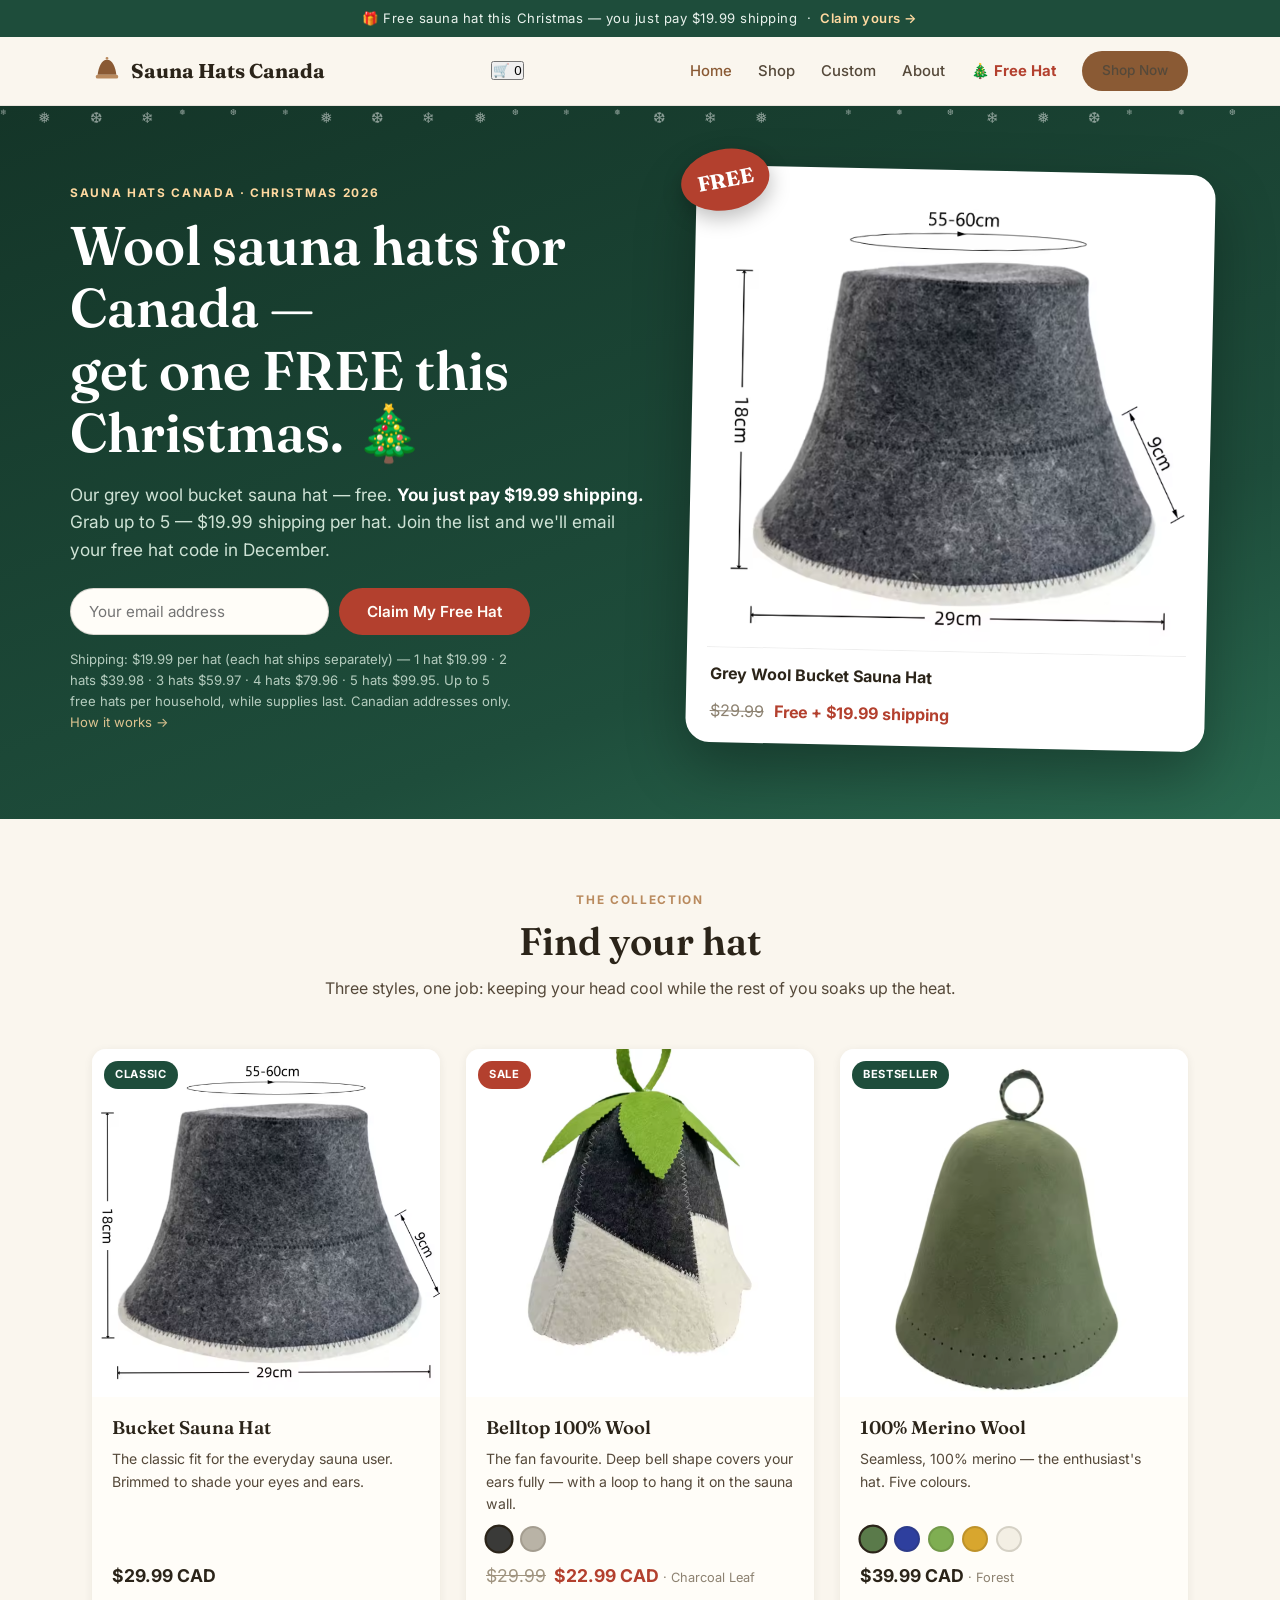
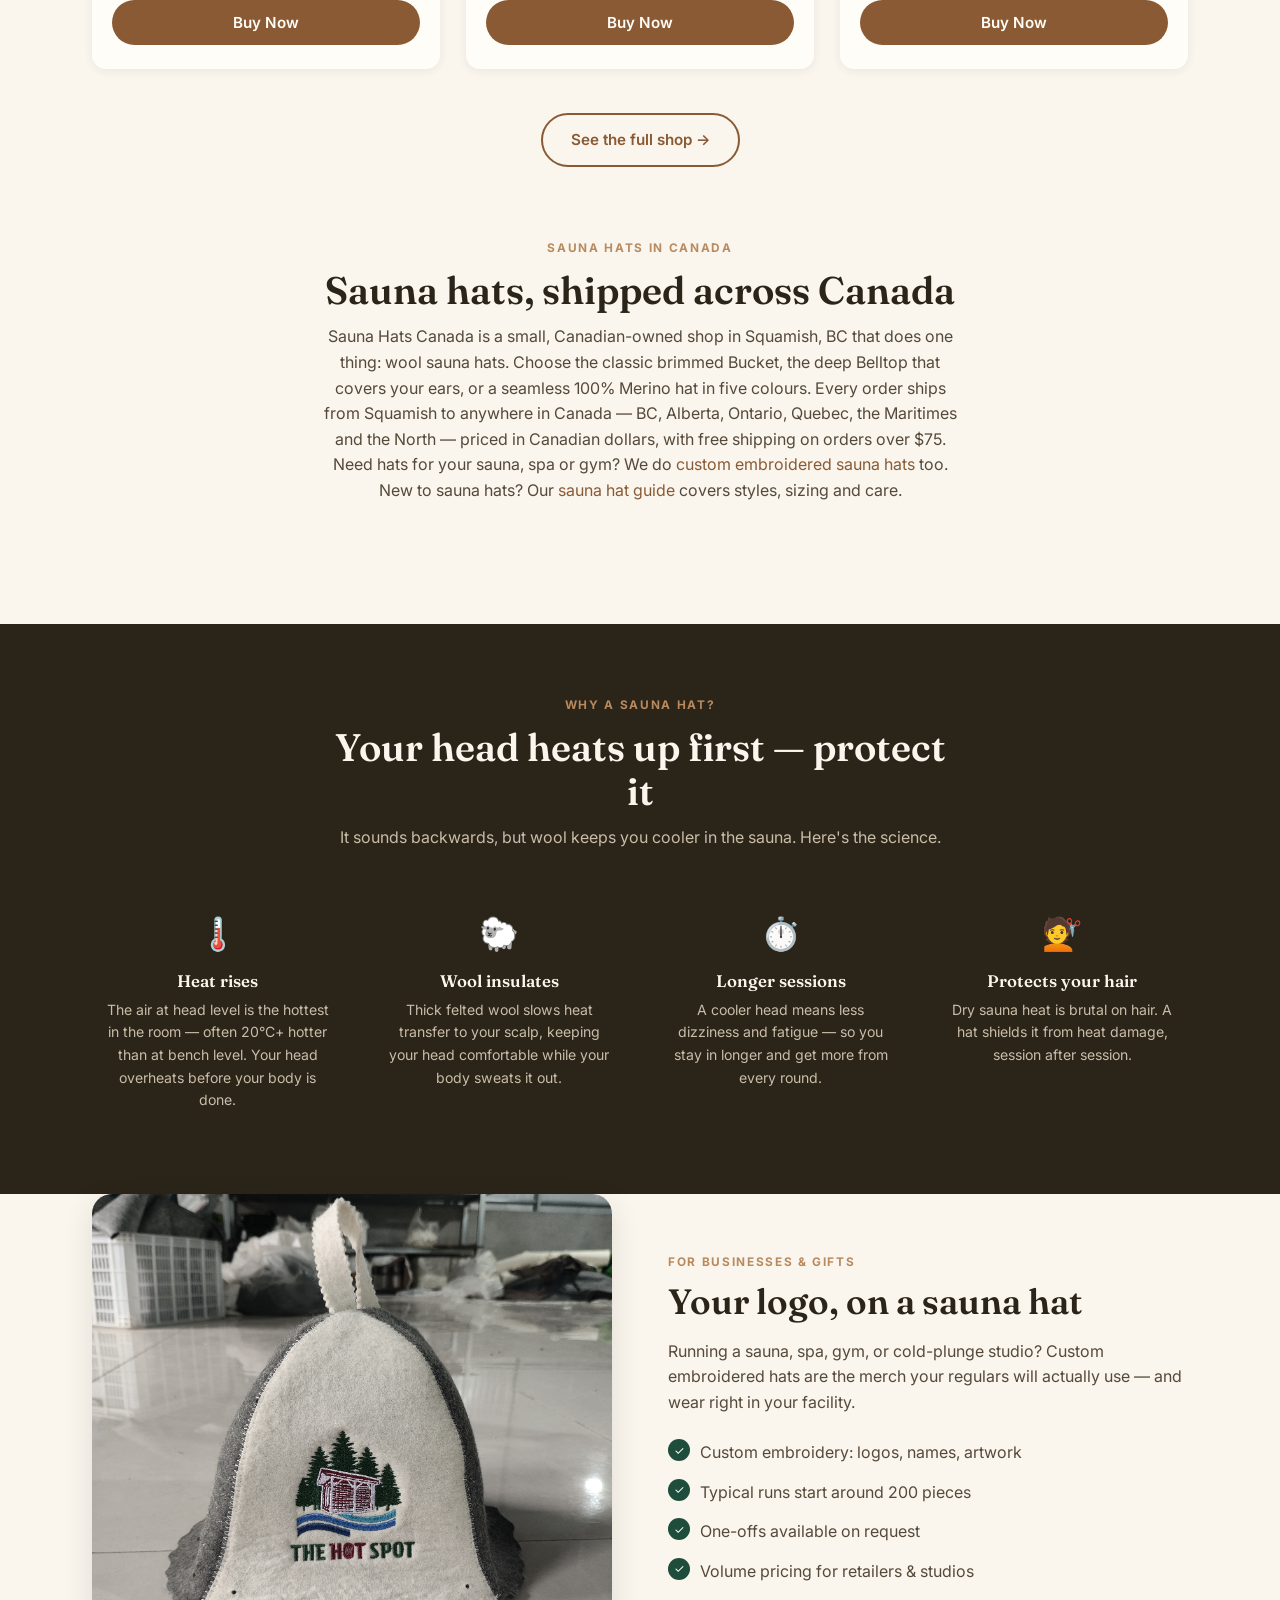
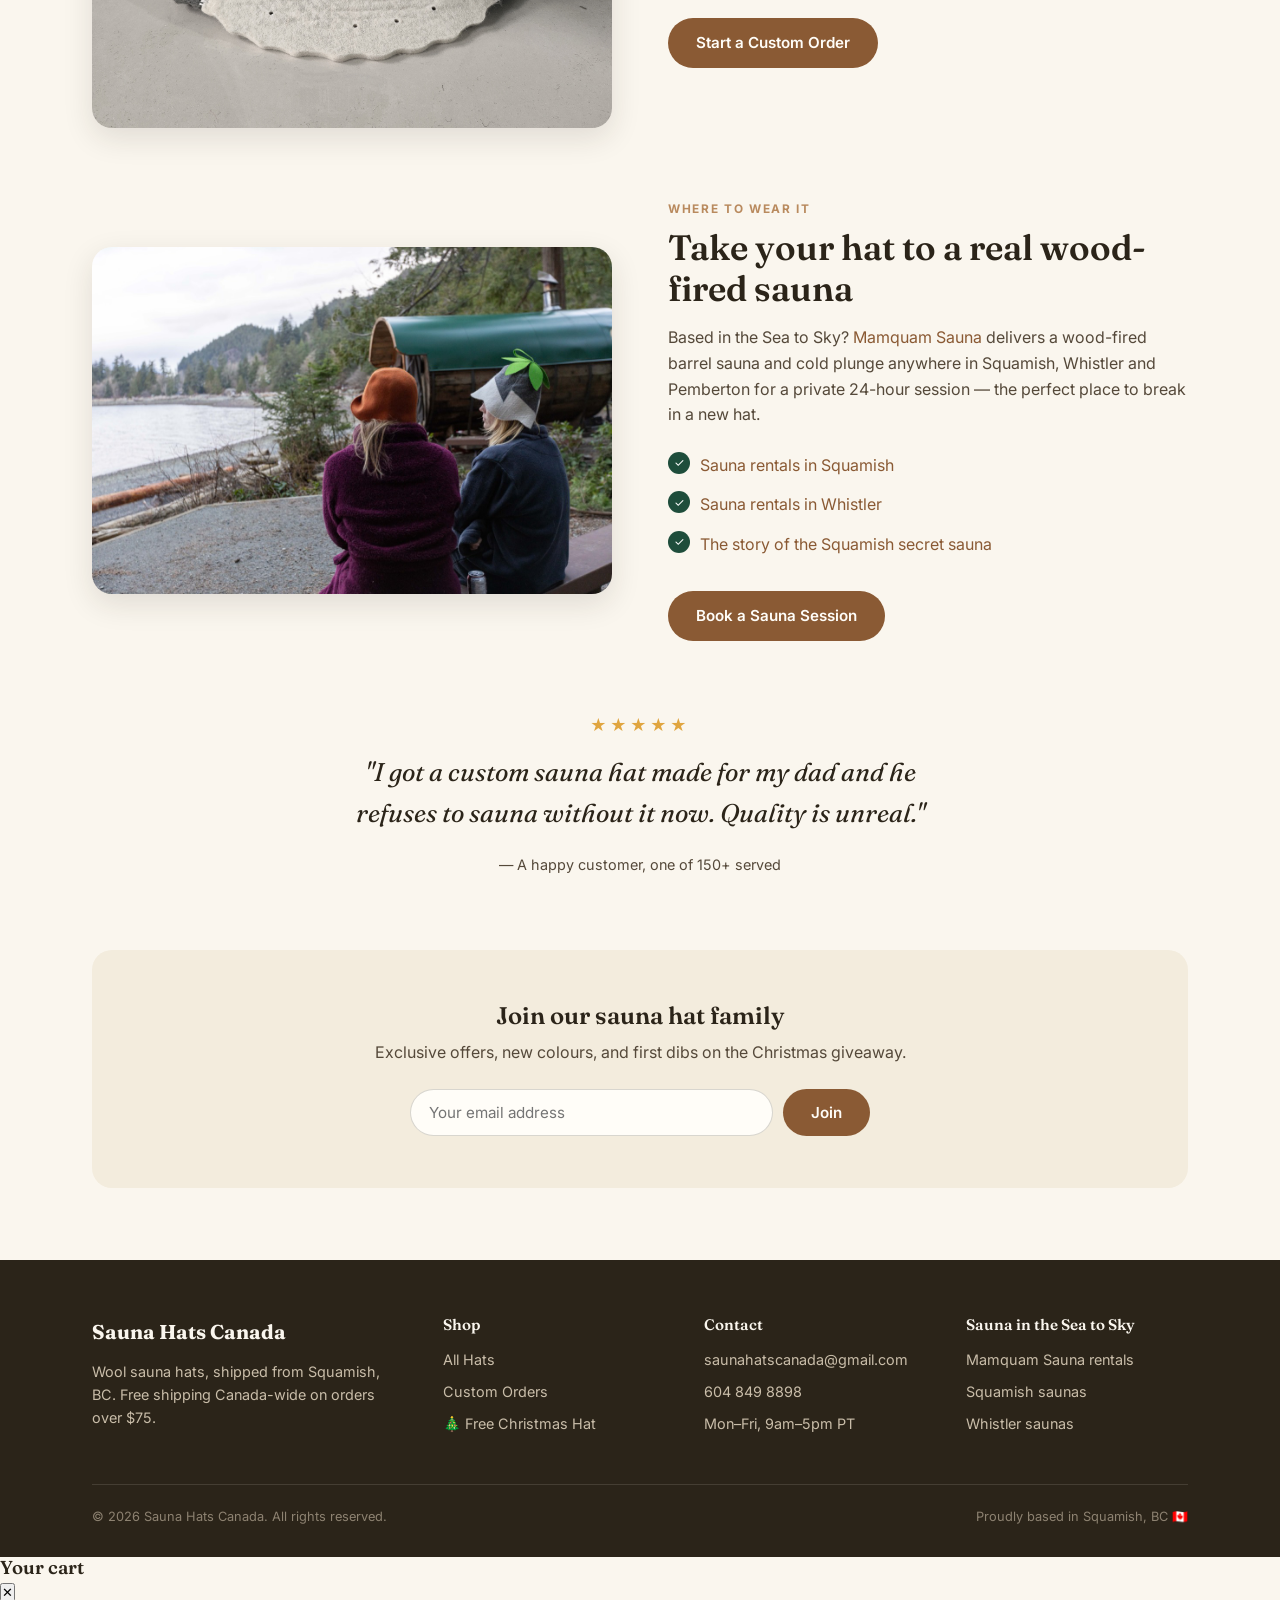
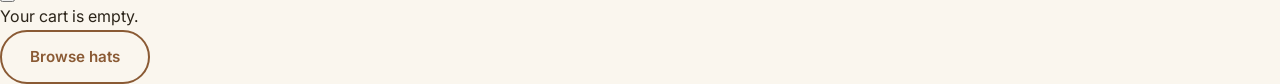
==== index.html @ ff7964e6 "Homepage SEO: target 'sauna hats Canada' in title/H1, add store copy section and product schema; sit" ====
<!DOCTYPE html>
<html lang="en">
<head>
<meta charset="UTF-8">
<meta name="viewport" content="width=device-width, initial-scale=1.0">
<title>Sauna Hats Canada | Wool &amp; Merino Sauna Hats, Shipped Canada-Wide</title>
<meta name="description" content="Sauna Hats Canada sells wool and merino sauna hats — bucket, belltop and seamless merino styles — shipped Canada-wide from Squamish, BC. Free shipping over $75, plus a free hat this Christmas.">
<link rel="canonical" href="https://saunahatcanada.com/">
<link rel="icon" href="favicon.svg" type="image/svg+xml">
<meta property="og:title" content="Sauna Hats Canada — Wool Sauna Hats, Shipped Canada-Wide">
<meta property="og:description" content="Wool and merino sauna hats shipped across Canada from Squamish, BC — plus a free grey wool sauna hat this Christmas.">
<meta property="og:image" content="https://saunahatcanada.com/img/bucket-sauna-hat-1.png">
<meta property="og:url" content="https://saunahatcanada.com/">
<link rel="preconnect" href="https://fonts.googleapis.com">
<link rel="preconnect" href="https://fonts.gstatic.com" crossorigin>
<link href="https://fonts.googleapis.com/css2?family=Fraunces:ital,wght@0,500;0,600;0,700;1,500&family=Inter:wght@400;500;600;700&display=swap" rel="stylesheet">
<link rel="stylesheet" href="css/style.css">
<script type="application/ld+json">
{
  "@context": "https://schema.org",
  "@type": "OnlineStore",
  "name": "Sauna Hats Canada",
  "url": "https://saunahatcanada.com",
  "email": "saunahatscanada@gmail.com",
  "telephone": "+1-604-849-8898",
  "address": { "@type": "PostalAddress", "addressLocality": "Squamish", "addressRegion": "BC", "addressCountry": "CA" },
  "description": "Wool sauna hats shipped Canada-wide from Squamish, BC."
}
</script>
<script type="application/ld+json">
{
  "@context": "https://schema.org",
  "@type": "ItemList",
  "itemListElement": [
    { "@type": "Product", "position": 1, "name": "Bucket Sauna Hat", "brand": "Sauna Hats Canada", "url": "https://saunahatcanada.com/shop.html", "image": "https://saunahatcanada.com/img/bucket-sauna-hat-1.png", "description": "Classic wool bucket sauna hat, one-size adult fit.", "offers": { "@type": "Offer", "price": "29.99", "priceCurrency": "CAD", "availability": "https://schema.org/InStock" } },
    { "@type": "Product", "position": 2, "name": "Belltop 100% Wool Sauna Hat", "brand": "Sauna Hats Canada", "url": "https://saunahatcanada.com/shop.html", "image": "https://saunahatcanada.com/img/belltop-100-wool-sauna-hat-1.png", "description": "Deep bell-shaped 100% wool sauna hat with hanging loop.", "offers": { "@type": "Offer", "price": "22.99", "priceCurrency": "CAD", "availability": "https://schema.org/InStock" } },
    { "@type": "Product", "position": 3, "name": "100% Merino Wool Sauna Hat", "brand": "Sauna Hats Canada", "url": "https://saunahatcanada.com/shop.html", "image": "https://saunahatcanada.com/img/100-merino-wool-sauna-hats-1.png", "description": "Seamless merino wool sauna hat in five colours.", "offers": { "@type": "Offer", "price": "39.99", "priceCurrency": "CAD", "availability": "https://schema.org/InStock" } }
  ]
}
</script>
</head>
<body>

<div class="announce">🎁 Free sauna hat this Christmas — you just pay $19.99 shipping &nbsp;·&nbsp; <a href="#top-claim">Claim yours →</a></div>

<header class="site">
  <nav class="nav">
    <a class="logo" href="index.html">
      <svg viewBox="0 0 32 32" fill="none"><path d="M16 4C10 4 7 12 6 20h20c-1-8-4-16-10-16z" fill="#8a5a34"/><path d="M4 22c0-1.1.9-2 2-2h20a2 2 0 1 1 0 4H6a2 2 0 0 1-2-2z" fill="#b98a5e"/><path d="M14.5 2.5a1.5 1.5 0 0 1 3 0c0 .9-.7 1.5-1.5 1.5s-1.5-.6-1.5-1.5z" fill="#b98a5e"/></svg>
      Sauna Hats Canada
    </a>
    <button class="hamburger" aria-label="Menu">☰</button>
    <ul class="nav-links">
      <li><a href="index.html" class="active">Home</a></li>
      <li><a href="shop.html">Shop</a></li>
      <li><a href="custom.html">Custom</a></li>
      <li><a href="about.html">About</a></li>
      <li><a href="christmas.html" class="xmas">🎄 Free Hat</a></li>
      <li><a href="shop.html" class="btn small">Shop Now</a></li>
    </ul>
  </nav>
</header>

<div class="xmas-hero home-xmas" id="top-claim">
  <div class="snow"></div>
  <div class="wrap hero-grid">
    <div>
      <span class="eyebrow">Sauna Hats Canada · Christmas 2026</span>
      <h1>Wool sauna hats for Canada —<br>get one FREE this Christmas. 🎄</h1>
      <p>Our grey wool bucket sauna hat — free. <strong>You just pay $19.99 shipping.</strong> Grab up to 5 — $19.99 shipping per hat. Join the list and we'll email your free hat code in December.</p>
      <form class="nl-form" action="https://formsubmit.co/saunahatscanada@gmail.com" method="POST">
        <input type="hidden" name="_subject" value="🎄 FREE HAT LIST signup — saunahatcanada.com (homepage)">
        <input type="hidden" name="_next" value="https://saunahatcanada.com/thanks.html">
        <input type="hidden" name="_captcha" value="false">
        <input type="email" name="email" placeholder="Your email address" required>
        <button class="btn" type="submit">Claim My Free Hat</button>
      </form>
      <p class="xmas-fine">Shipping: $19.99 per hat (each hat ships separately) — 1 hat $19.99 · 2 hats $39.98 · 3 hats $59.97 · 4 hats $79.96 · 5 hats $99.95. Up to 5 free hats per household, while supplies last. Canadian addresses only. <a href="christmas.html">How it works →</a></p>
    </div>
    <div class="free-hat">
      <span class="free-tag">FREE</span>
      <img src="img/bucket-sauna-hat-1.png" alt="Grey wool bucket sauna hat — the free Christmas hat" width="660" height="620">
      <div class="free-hat-caption"><strong>Grey Wool Bucket Sauna Hat</strong><span><s>$29.99</s> Free + $19.99 shipping</span></div>
    </div>
  </div>
</div>

<section>
  <div class="wrap">
    <div class="section-head">
      <span class="eyebrow">The Collection</span>
      <h2>Find your hat</h2>
      <p>Three styles, one job: keeping your head cool while the rest of you soaks up the heat.</p>
    </div>
    <div class="grid">
      <div class="card" data-product="bucket">
        <div class="thumb"><span class="badge best">Classic</span><img src="img/bucket-sauna-hat-1.png" alt="Grey wool bucket sauna hat"></div>
        <div class="card-body">
          <h3>Bucket Sauna Hat</h3>
          <p class="desc">The classic fit for the everyday sauna user. Brimmed to shade your eyes and ears.</p>
          <div class="price">$29.99 CAD</div>
          <button class="btn" onclick="buy('bucket')">Buy Now</button>
        </div>
      </div>
      <div class="card" data-product="belltop">
        <div class="thumb"><span class="badge">Sale</span><img src="img/belltop-100-wool-sauna-hat-1.png" alt="Two-tone wool belltop sauna hat with leaf detail"></div>
        <div class="card-body">
          <h3>Belltop 100% Wool</h3>
          <p class="desc">The fan favourite. Deep bell shape covers your ears fully — with a loop to hang it on the sauna wall.</p>
          <div class="swatches">
            <button class="swatch on" style="background:#3a3a38" data-name="Charcoal Leaf" data-img="img/belltop-100-wool-sauna-hat-1.png" aria-label="Charcoal with leaf"></button>
            <button class="swatch" style="background:#b9b3a6" data-name="Stone" data-img="img/belltop-100-wool-sauna-hat-2.png" aria-label="Stone two-tone"></button>
          </div>
          <div class="price"><s>$29.99</s><span class="sale">$22.99 CAD</span> <span style="font-size:.8rem;color:#8d8271;font-weight:400">· <span data-color-for="belltop">Charcoal Leaf</span></span></div>
          <button class="btn" onclick="buy('belltop')">Buy Now</button>
        </div>
      </div>
      <div class="card" data-product="merino">
        <div class="thumb"><span class="badge best">Bestseller</span><img src="img/100-merino-wool-sauna-hats-1.png" alt="Merino wool sauna hat in forest green"></div>
        <div class="card-body">
          <h3>100% Merino Wool</h3>
          <p class="desc">Seamless, 100% merino — the enthusiast's hat. Five colours.</p>
          <div class="swatches">
            <button class="swatch on" style="background:#5a7a4a" data-name="Forest" data-img="img/100-merino-wool-sauna-hats-1.png" aria-label="Forest green"></button>
            <button class="swatch" style="background:#2e3f9e" data-name="Royal Blue" data-img="img/100-merino-wool-sauna-hats-2.png" aria-label="Royal blue"></button>
            <button class="swatch" style="background:#7fae52" data-name="Moss" data-img="img/100-merino-wool-sauna-hats-3.png" aria-label="Moss green"></button>
            <button class="swatch" style="background:#d8a62e" data-name="Mustard" data-img="img/100-merino-wool-sauna-hats-4.png" aria-label="Mustard yellow"></button>
            <button class="swatch" style="background:#f3efe4" data-name="Natural White" data-img="img/100-merino-wool-sauna-hats-5.png" aria-label="Natural white"></button>
          </div>
          <div class="price">$39.99 CAD <span style="font-size:.8rem;color:#8d8271;font-weight:400">· <span data-color-for="merino">Forest</span></span></div>
          <button class="btn" onclick="buy('merino')">Buy Now</button>
        </div>
      </div>
    </div>
    <p class="center mt-lg"><a href="shop.html" class="btn ghost">See the full shop →</a></p>
  </div>
</section>

<section style="padding-top:0">
  <div class="wrap">
    <div class="section-head">
      <span class="eyebrow">Sauna hats in Canada</span>
      <h2>Sauna hats, shipped across Canada</h2>
      <p>Sauna Hats Canada is a small, Canadian-owned shop in Squamish, BC that does one thing: wool sauna hats. Choose the classic brimmed Bucket, the deep Belltop that covers your ears, or a seamless 100% Merino hat in five colours. Every order ships from Squamish to anywhere in Canada &mdash; BC, Alberta, Ontario, Quebec, the Maritimes and the North &mdash; priced in Canadian dollars, with free shipping on orders over $75. Need hats for your sauna, spa or gym? We do <a href="custom.html">custom embroidered sauna hats</a> too. New to sauna hats? Our <a href="https://sauna-hat.ca/">sauna hat guide</a> covers styles, sizing and care.</p>
    </div>
  </div>
</section>

<section class="band">
  <div class="wrap">
    <div class="section-head">
      <span class="eyebrow">Why a sauna hat?</span>
      <h2>Your head heats up first — protect it</h2>
      <p>It sounds backwards, but wool keeps you cooler in the sauna. Here's the science.</p>
    </div>
    <div class="why-grid">
      <div class="why"><div class="ico">🌡️</div><h3>Heat rises</h3><p>The air at head level is the hottest in the room — often 20°C+ hotter than at bench level. Your head overheats before your body is done.</p></div>
      <div class="why"><div class="ico">🐑</div><h3>Wool insulates</h3><p>Thick felted wool slows heat transfer to your scalp, keeping your head comfortable while your body sweats it out.</p></div>
      <div class="why"><div class="ico">⏱️</div><h3>Longer sessions</h3><p>A cooler head means less dizziness and fatigue — so you stay in longer and get more from every round.</p></div>
      <div class="why"><div class="ico">💇</div><h3>Protects your hair</h3><p>Dry sauna heat is brutal on hair. A hat shields it from heat damage, session after session.</p></div>
    </div>
  </div>
</section>

<section style="padding-top:0">
  <div class="wrap feature-row">
    <div class="fr-img"><img src="img/custom-sauna-hats-1.png" alt="Custom embroidered sauna hat with The Hot Spot logo"></div>
    <div>
      <span class="eyebrow">For businesses &amp; gifts</span>
      <h2>Your logo, on a sauna hat</h2>
      <p>Running a sauna, spa, gym, or cold-plunge studio? Custom embroidered hats are the merch your regulars will actually use — and wear right in your facility.</p>
      <ul class="checklist">
        <li>Custom embroidery: logos, names, artwork</li>
        <li>Typical runs start around 200 pieces</li>
        <li>One-offs available on request</li>
        <li>Volume pricing for retailers &amp; studios</li>
      </ul>
      <a href="custom.html" class="btn">Start a Custom Order</a>
    </div>
  </div>
</section>

<section style="padding-top:0">
  <div class="wrap feature-row">
    <div class="fr-img"><img src="img/sauna-hats-at-the-sauna.jpg" alt="Two friends in felt sauna hats cooling down beside a wood-fired barrel sauna by the water" loading="lazy"></div>
    <div>
      <span class="eyebrow">Where to wear it</span>
      <h2>Take your hat to a real wood-fired sauna</h2>
      <p>Based in the Sea to Sky? <a href="https://www.mamquamsauna.com/">Mamquam Sauna</a> delivers a wood-fired barrel sauna and cold plunge anywhere in Squamish, Whistler and Pemberton for a private 24-hour session &mdash; the perfect place to break in a new hat.</p>
      <ul class="checklist">
        <li><a href="https://www.saunasquamish.com/">Sauna rentals in Squamish</a></li>
        <li><a href="https://www.saunawhistler.com/">Sauna rentals in Whistler</a></li>
        <li><a href="https://www.saunasquamish.com/mamquam-sauna.html">The story of the Squamish secret sauna</a></li>
      </ul>
      <a href="https://www.mamquamsauna.com/" class="btn">Book a Sauna Session</a>
    </div>
  </div>
</section>

<section style="padding-top:0">
  <div class="wrap quote">
    <div class="stars">★★★★★</div>
    <blockquote>"I got a custom sauna hat made for my dad and he refuses to sauna without it now. Quality is unreal."</blockquote>
    <cite>— A happy customer, one of 150+ served</cite>
  </div>
</section>

<section style="padding-top:0">
  <div class="wrap">
    <div class="newsletter">
      <h2>Join our sauna hat family</h2>
      <p>Exclusive offers, new colours, and first dibs on the Christmas giveaway.</p>
      <form class="nl-form" action="https://formsubmit.co/saunahatscanada@gmail.com" method="POST">
        <input type="hidden" name="_subject" value="Newsletter signup — saunahatcanada.com">
        <input type="hidden" name="_next" value="https://saunahatcanada.com/thanks.html">
        <input type="hidden" name="_captcha" value="false">
        <input type="email" name="email" placeholder="Your email address" required>
        <button class="btn" type="submit">Join</button>
      </form>
    </div>
  </div>
</section>

<footer class="site">
  <div class="wrap">
    <div class="foot-grid">
      <div>
        <div class="logo">Sauna Hats Canada</div>
        <p>Wool sauna hats, shipped from Squamish, BC. Free shipping Canada-wide on orders over $75.</p>
      </div>
      <div>
        <h4>Shop</h4>
        <ul>
          <li><a href="shop.html">All Hats</a></li>
          <li><a href="custom.html">Custom Orders</a></li>
          <li><a href="christmas.html">🎄 Free Christmas Hat</a></li>
        </ul>
      </div>
      <div>
        <h4>Contact</h4>
        <ul>
          <li><a href="mailto:saunahatscanada@gmail.com">saunahatscanada@gmail.com</a></li>
          <li><a href="tel:+16048498898">604 849 8898</a></li>
          <li>Mon–Fri, 9am–5pm PT</li>
        </ul>
      </div>
      <div>
        <h4>Sauna in the Sea to Sky</h4>
        <ul>
          <li><a href="https://www.mamquamsauna.com/">Mamquam Sauna rentals</a></li>
          <li><a href="https://www.saunasquamish.com/">Squamish saunas</a></li>
          <li><a href="https://www.saunawhistler.com/">Whistler saunas</a></li>
        </ul>
      </div>
    </div>
    <div class="foot-bottom">
      <span>© 2026 Sauna Hats Canada. All rights reserved.</span>
      <span>Proudly based in Squamish, BC 🇨🇦</span>
    </div>
  </div>
</footer>

<script src="js/store.js"></script>
<!-- Cloudflare Web Analytics --><script defer src='https://static.cloudflareinsights.com/beacon.min.js' data-cf-beacon='{"token": "0a8b123f1d8044868eba831f02823bea"}'></script><!-- End Cloudflare Web Analytics -->
</body>
</html>
---- css/style.css ----
/* Sauna Hats Canada — warm cedar + steam design system */
:root {
  --cream: #faf6ee;
  --cream-2: #f3ecdd;
  --wood: #b98a5e;
  --cedar: #8a5a34;
  --cedar-dark: #6e4526;
  --char: #2b2419;
  --char-soft: #55493a;
  --pine: #1e4d3b;
  --pine-dark: #143528;
  --berry: #b3402e;
  --white: #fffdf8;
  --shadow: 0 10px 30px rgba(43, 36, 25, .12);
  --radius: 14px;
  --font-display: "Fraunces", Georgia, serif;
  --font-body: "Inter", -apple-system, Segoe UI, sans-serif;
}
* { margin: 0; padding: 0; box-sizing: border-box; }
html { scroll-behavior: smooth; }
body {
  font-family: var(--font-body);
  color: var(--char);
  background: var(--cream);
  line-height: 1.6;
  -webkit-font-smoothing: antialiased;
}
img { max-width: 100%; display: block; }
a { color: var(--cedar); text-decoration: none; }
h1, h2, h3, h4 { font-family: var(--font-display); font-weight: 600; line-height: 1.15; }
.wrap { max-width: 1140px; margin: 0 auto; padding: 0 22px; }

/* Announcement bar */
.announce {
  background: var(--pine);
  color: #eaf3ee;
  text-align: center;
  font-size: .82rem;
  letter-spacing: .04em;
  padding: 8px 14px;
}
.announce a { color: #ffd9a0; font-weight: 600; }

/* Nav */
header.site {
  position: sticky; top: 0; z-index: 50;
  background: rgba(250, 246, 238, .92);
  backdrop-filter: blur(10px);
  border-bottom: 1px solid rgba(43, 36, 25, .08);
}
.nav { display: flex; align-items: center; justify-content: space-between; padding: 14px 22px; max-width: 1140px; margin: 0 auto; }
.logo { font-family: var(--font-display); font-size: 1.25rem; font-weight: 700; color: var(--char); display: flex; align-items: center; gap: 9px; }
.logo svg { width: 30px; height: 30px; }
.nav-links { display: flex; gap: 26px; align-items: center; list-style: none; }
.nav-links a { color: var(--char-soft); font-size: .93rem; font-weight: 500; }
.nav-links a:hover, .nav-links a.active { color: var(--cedar); }
.nav-links a.xmas { color: var(--berry); font-weight: 700; }
.btn {
  display: inline-block;
  background: var(--cedar);
  color: var(--white);
  font-weight: 600;
  font-size: .95rem;
  padding: 13px 28px;
  border-radius: 999px;
  border: none;
  cursor: pointer;
  transition: transform .15s, background .15s, box-shadow .15s;
  font-family: var(--font-body);
}
.btn:hover { background: var(--cedar-dark); transform: translateY(-1px); box-shadow: var(--shadow); }
.btn.ghost { background: transparent; color: var(--cedar); border: 2px solid var(--cedar); }
.btn.ghost:hover { background: var(--cedar); color: var(--white); }
.btn.pine { background: var(--pine); }
.btn.pine:hover { background: var(--pine-dark); }
.btn.small { padding: 9px 20px; font-size: .85rem; }
.hamburger { display: none; background: none; border: none; font-size: 1.6rem; color: var(--char); cursor: pointer; }

/* Hero */
.hero { background: linear-gradient(180deg, var(--cream) 0%, var(--cream-2) 100%); overflow: hidden; }
.hero-grid { display: grid; grid-template-columns: 1.05fr .95fr; gap: 48px; align-items: center; padding: 64px 0 72px; }
.hero h1 { font-size: clamp(2.3rem, 5vw, 3.6rem); margin-bottom: 18px; }
.hero h1 em { font-style: italic; color: var(--cedar); }
.hero p.lead { font-size: 1.12rem; color: var(--char-soft); margin-bottom: 28px; max-width: 46ch; }
.hero-cta { display: flex; gap: 14px; flex-wrap: wrap; }
.hero-img { border-radius: 24px; overflow: hidden; box-shadow: var(--shadow); transform: rotate(1.2deg); max-height: 560px; }
.hero-img img { width: 100%; height: 100%; max-height: 560px; object-fit: cover; object-position: center 72%; }
.hero-badges { display: flex; gap: 22px; margin-top: 34px; flex-wrap: wrap; }
.hero-badges span { font-size: .84rem; color: var(--char-soft); display: flex; align-items: center; gap: 7px; }

/* Sections */
section { padding: 72px 0; }
.section-head { text-align: center; max-width: 640px; margin: 0 auto 48px; }
.section-head h2 { font-size: clamp(1.7rem, 3.5vw, 2.4rem); margin-bottom: 12px; }
.section-head p { color: var(--char-soft); }
.eyebrow { text-transform: uppercase; letter-spacing: .14em; font-size: .74rem; font-weight: 700; color: var(--wood); display: block; margin-bottom: 10px; }

/* Product grid */
.grid { display: grid; grid-template-columns: repeat(auto-fit, minmax(250px, 1fr)); gap: 26px; }
.card {
  background: var(--white);
  border-radius: var(--radius);
  overflow: hidden;
  box-shadow: 0 2px 10px rgba(43, 36, 25, .07);
  transition: transform .18s, box-shadow .18s;
  display: flex; flex-direction: column;
}
.card:hover { transform: translateY(-4px); box-shadow: var(--shadow); }
.card .thumb { aspect-ratio: 1; background: #fff; position: relative; overflow: hidden; }
.card .thumb img { width: 100%; height: 100%; object-fit: cover; }
.card .badge {
  position: absolute; top: 12px; left: 12px;
  background: var(--berry); color: #fff;
  font-size: .7rem; font-weight: 700; letter-spacing: .06em; text-transform: uppercase;
  padding: 5px 11px; border-radius: 999px;
}
.card .badge.best { background: var(--pine); }
.card-body { padding: 20px 20px 24px; display: flex; flex-direction: column; gap: 10px; flex: 1; }
.card-body h3 { font-size: 1.15rem; }
.card-body .desc { font-size: .88rem; color: var(--char-soft); flex: 1; }
.price { font-weight: 700; font-size: 1.1rem; }
.price s { color: #a09480; font-weight: 400; margin-right: 8px; }
.price .sale { color: var(--berry); }

/* Swatches */
.swatches { display: flex; gap: 8px; }
.swatch {
  width: 26px; height: 26px; border-radius: 50%; cursor: pointer;
  border: 2px solid rgba(43,36,25,.15); padding: 0;
  transition: transform .12s, border-color .12s;
}
.swatch:hover { transform: scale(1.15); }
.swatch.on { border-color: var(--char); transform: scale(1.12); }

/* Feature rows */
.feature-row { display: grid; grid-template-columns: 1fr 1fr; gap: 56px; align-items: center; }
.feature-row.rev > .fr-img { order: 2; }
.fr-img img { border-radius: 20px; box-shadow: var(--shadow); }
.feature-row h2 { font-size: clamp(1.6rem, 3vw, 2.2rem); margin-bottom: 16px; }
.feature-row p { color: var(--char-soft); margin-bottom: 14px; }
.checklist { list-style: none; margin: 18px 0 26px; }
.checklist li { padding: 7px 0 7px 32px; position: relative; color: var(--char-soft); }
.checklist li::before {
  content: "✓"; position: absolute; left: 0; top: 6px;
  width: 22px; height: 22px; border-radius: 50%;
  background: var(--pine); color: #fff; font-size: .75rem;
  display: flex; align-items: center; justify-content: center;
}

/* Why band */
.band { background: var(--char); color: var(--cream); }
.band .section-head h2, .band h3 { color: var(--cream); }
.band .section-head p { color: #c9bda9; }
.why-grid { display: grid; grid-template-columns: repeat(auto-fit, minmax(220px, 1fr)); gap: 30px; }
.why { text-align: center; padding: 10px; }
.why .ico { font-size: 2rem; margin-bottom: 12px; }
.why h3 { font-size: 1.05rem; margin-bottom: 8px; }
.why p { font-size: .88rem; color: #c9bda9; }

/* Christmas banner */
.xmas-banner {
  background: linear-gradient(135deg, var(--pine-dark), var(--pine));
  color: #eef6f0; border-radius: 20px;
  padding: 46px 44px; display: grid; grid-template-columns: 1.4fr .6fr;
  gap: 30px; align-items: center; box-shadow: var(--shadow);
  position: relative; overflow: hidden;
}
.xmas-banner::after { content: "🎄"; position: absolute; right: -18px; bottom: -26px; font-size: 9rem; opacity: .14; }
.xmas-banner h2 { font-size: clamp(1.5rem, 3vw, 2.1rem); color: #fff; margin-bottom: 10px; }
.xmas-banner p { color: #cfe3d6; max-width: 52ch; }
.xmas-banner .btn { background: var(--berry); white-space: nowrap; justify-self: end; }
.xmas-banner .btn:hover { background: #93301f; }

/* Testimonial */
.quote { text-align: center; max-width: 660px; margin: 0 auto; }
.quote blockquote { font-family: var(--font-display); font-size: clamp(1.2rem, 2.6vw, 1.6rem); font-style: italic; color: var(--char); margin-bottom: 18px; }
.quote cite { color: var(--char-soft); font-style: normal; font-size: .9rem; }
.stars { color: #e0a53f; letter-spacing: 3px; margin-bottom: 14px; }

/* Newsletter */
.newsletter { background: var(--cream-2); border-radius: 20px; padding: 52px 40px; text-align: center; }
.newsletter h2 { margin-bottom: 10px; }
.newsletter p { color: var(--char-soft); margin-bottom: 24px; }
.nl-form { display: flex; gap: 10px; max-width: 460px; margin: 0 auto; }
.nl-form input, .field input, .field textarea, .field select {
  width: 100%; padding: 13px 18px; border-radius: 999px;
  border: 1.5px solid rgba(43,36,25,.18); background: var(--white);
  font-family: var(--font-body); font-size: .95rem; color: var(--char);
}
.field textarea { border-radius: 18px; min-height: 130px; resize: vertical; }
.nl-form input:focus, .field input:focus, .field textarea:focus { outline: 2px solid var(--wood); border-color: transparent; }

/* Forms */
.form-card { background: var(--white); border-radius: var(--radius); box-shadow: var(--shadow); padding: 38px; max-width: 560px; margin: 0 auto; }
.field { margin-bottom: 16px; text-align: left; }
.field label { display: block; font-size: .84rem; font-weight: 600; margin-bottom: 6px; }

/* Footer */
footer.site {
  background: var(--char); color: #c9bda9;
  padding: 56px 0 30px; font-size: .9rem;
}
.foot-grid { display: grid; grid-template-columns: 1.4fr 1fr 1fr 1fr; gap: 40px; margin-bottom: 40px; }
footer .logo { color: var(--cream); margin-bottom: 12px; }
footer h4 { color: var(--cream); font-size: .95rem; margin-bottom: 14px; }
footer ul { list-style: none; }
footer li { margin-bottom: 9px; }
footer a { color: #c9bda9; }
footer a:hover { color: var(--wood); }
.foot-bottom { border-top: 1px solid rgba(250,246,238,.12); padding-top: 22px; display: flex; justify-content: space-between; flex-wrap: wrap; gap: 10px; font-size: .8rem; color: #8d8271; }

/* Homepage Christmas hero */
.xmas-hero.home-xmas { text-align: left; padding: 0; }
.xmas-hero.home-xmas .hero-grid { padding: 64px 0 72px; position: relative; z-index: 1; }
.xmas-hero.home-xmas h1 { margin-top: 12px; }
.xmas-hero.home-xmas p { margin: 0 0 24px; }
.xmas-hero.home-xmas p strong { color: #fff; }
.xmas-hero.home-xmas .nl-form { max-width: 460px; margin: 0; }
.xmas-hero.home-xmas .nl-form .btn { background: var(--berry); white-space: nowrap; }
.xmas-hero.home-xmas .nl-form .btn:hover { background: #93301f; }
.xmas-hero.home-xmas .xmas-fine { font-size: .82rem; margin: 14px 0 0; opacity: .85; }
.xmas-hero.home-xmas .xmas-fine a { color: #ffd9a0; }
.free-hat { position: relative; background: #fff; border-radius: 24px; padding: 20px 20px 0; box-shadow: 0 24px 60px rgba(0,0,0,.3); transform: rotate(1.2deg); }
.free-hat img { width: 100%; height: auto; display: block; }
.free-hat-caption { display: flex; justify-content: space-between; align-items: baseline; gap: 12px; flex-wrap: wrap; padding: 14px 4px 18px; color: var(--char); border-top: 1px solid #eee; }
.free-hat-caption span { color: var(--berry); font-weight: 700; }
.free-hat-caption s { color: #8d8271; font-weight: 400; margin-right: 6px; }
.free-tag { position: absolute; top: -16px; left: -16px; background: var(--berry); color: #fff; font-family: var(--font-display); font-weight: 700; font-size: 1.3rem; padding: 14px 16px; border-radius: 50%; transform: rotate(-12deg); box-shadow: 0 8px 20px rgba(0,0,0,.25); }

/* Page hero (inner pages) */
.page-hero { background: linear-gradient(180deg, var(--cream) 0%, var(--cream-2) 100%); padding: 58px 0 48px; text-align: center; }
.page-hero h1 { font-size: clamp(2rem, 4.5vw, 3rem); margin-bottom: 12px; }
.page-hero p { color: var(--char-soft); max-width: 58ch; margin: 0 auto; }

/* Christmas page */
.xmas-hero { background: linear-gradient(160deg, var(--pine-dark) 0%, var(--pine) 70%, #2a6a50 100%); color: #eef6f0; text-align: center; padding: 76px 0; position: relative; overflow: hidden; }
.xmas-hero h1 { color: #fff; font-size: clamp(2.2rem, 5vw, 3.4rem); margin: 14px 0 16px; }
.xmas-hero .eyebrow { color: #ffd9a0; }
.xmas-hero p { color: #cfe3d6; max-width: 56ch; margin: 0 auto 30px; font-size: 1.08rem; }
.snow { position: absolute; inset: 0; pointer-events: none; }
.snow span { position: absolute; color: rgba(255,255,255,.5); animation: fall linear infinite; }
@keyframes fall { from { transform: translateY(-8vh); } to { transform: translateY(108vh); } }
.steps { display: grid; grid-template-columns: repeat(auto-fit, minmax(230px, 1fr)); gap: 26px; counter-reset: step; }
.step { background: var(--white); border-radius: var(--radius); padding: 30px 26px; box-shadow: 0 2px 10px rgba(43,36,25,.07); position: relative; }
.step .num {
  width: 40px; height: 40px; border-radius: 50%;
  background: var(--pine); color: #fff; font-weight: 700; font-family: var(--font-display);
  display: flex; align-items: center; justify-content: center; margin-bottom: 16px; font-size: 1.1rem;
}
.step h3 { font-size: 1.05rem; margin-bottom: 8px; }
.step p { font-size: .88rem; color: var(--char-soft); }
.fineprint { font-size: .78rem; color: #8d8271; max-width: 60ch; margin: 26px auto 0; text-align: center; }

/* Utility */
.center { text-align: center; }
.mt-lg { margin-top: 44px; }
.notice { background: #fdf3e3; border: 1px solid #ecd9b7; border-radius: 10px; padding: 14px 18px; font-size: .86rem; color: #7a5c2e; }

@media (max-width: 860px) {
  .hero-grid, .feature-row, .xmas-banner { grid-template-columns: 1fr; }
  .feature-row.rev > .fr-img { order: 0; }
  .xmas-banner .btn { justify-self: start; }
  .foot-grid { grid-template-columns: 1fr; gap: 26px; }
  .nav-links {
    display: none; position: absolute; top: 100%; left: 0; right: 0;
    background: var(--cream); flex-direction: column; padding: 18px 22px 24px;
    border-bottom: 1px solid rgba(43,36,25,.1); gap: 16px; align-items: flex-start;
  }
  .nav-links.open { display: flex; }
  .hamburger { display: block; }
  .nl-form { flex-direction: column; }
  .nl-form .btn { width: 100%; }
}
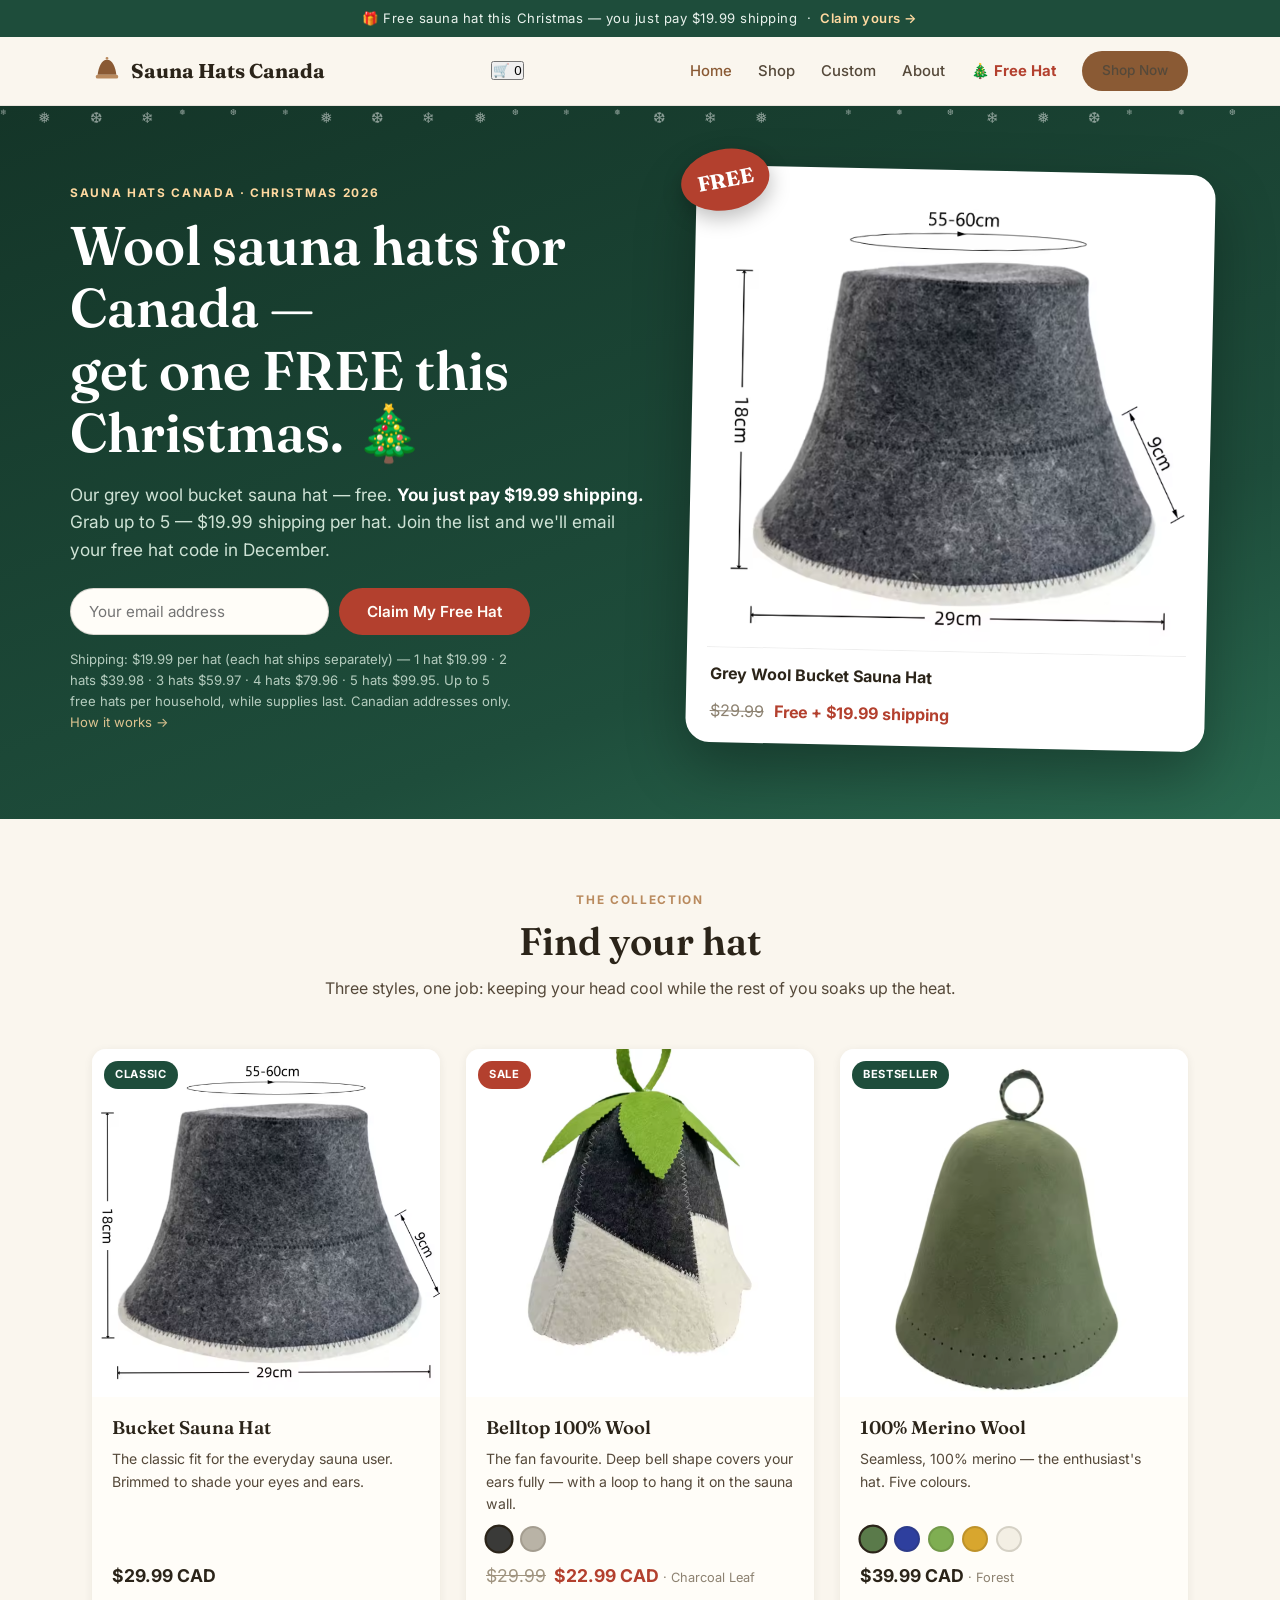
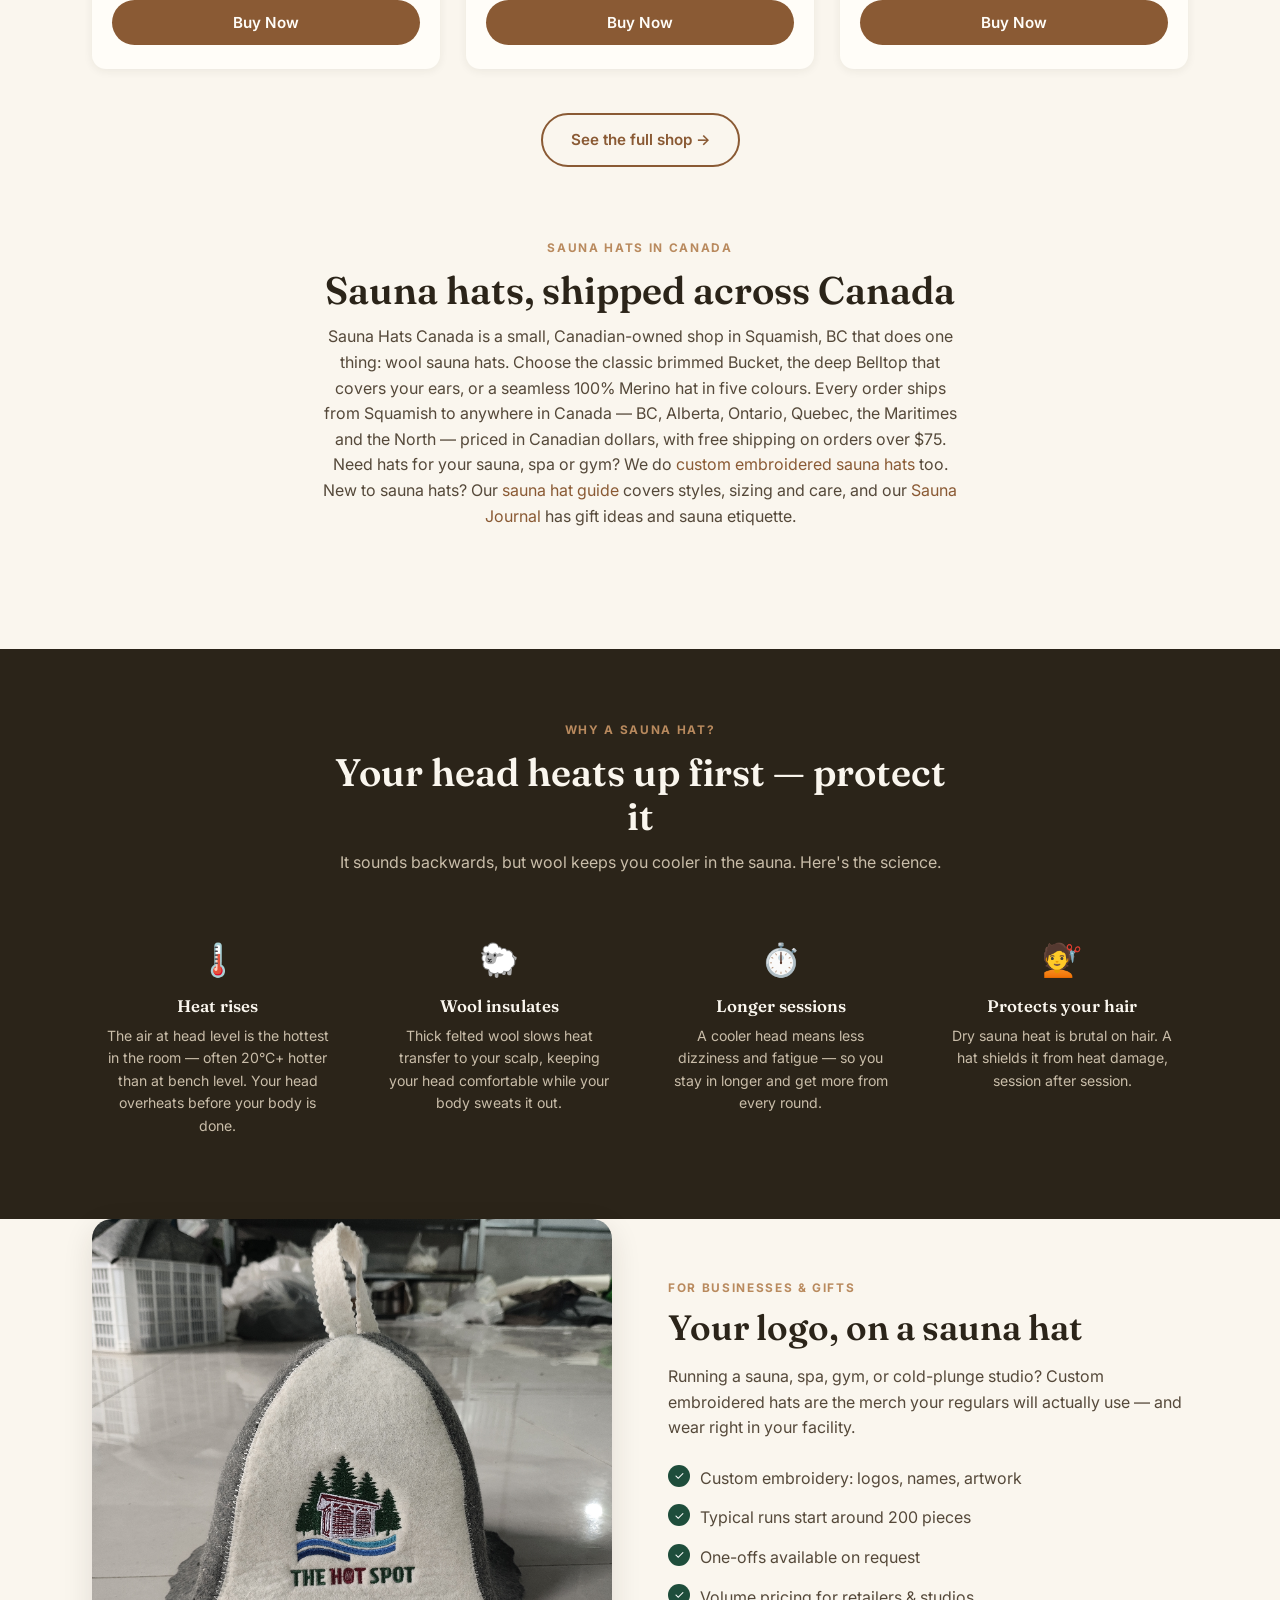
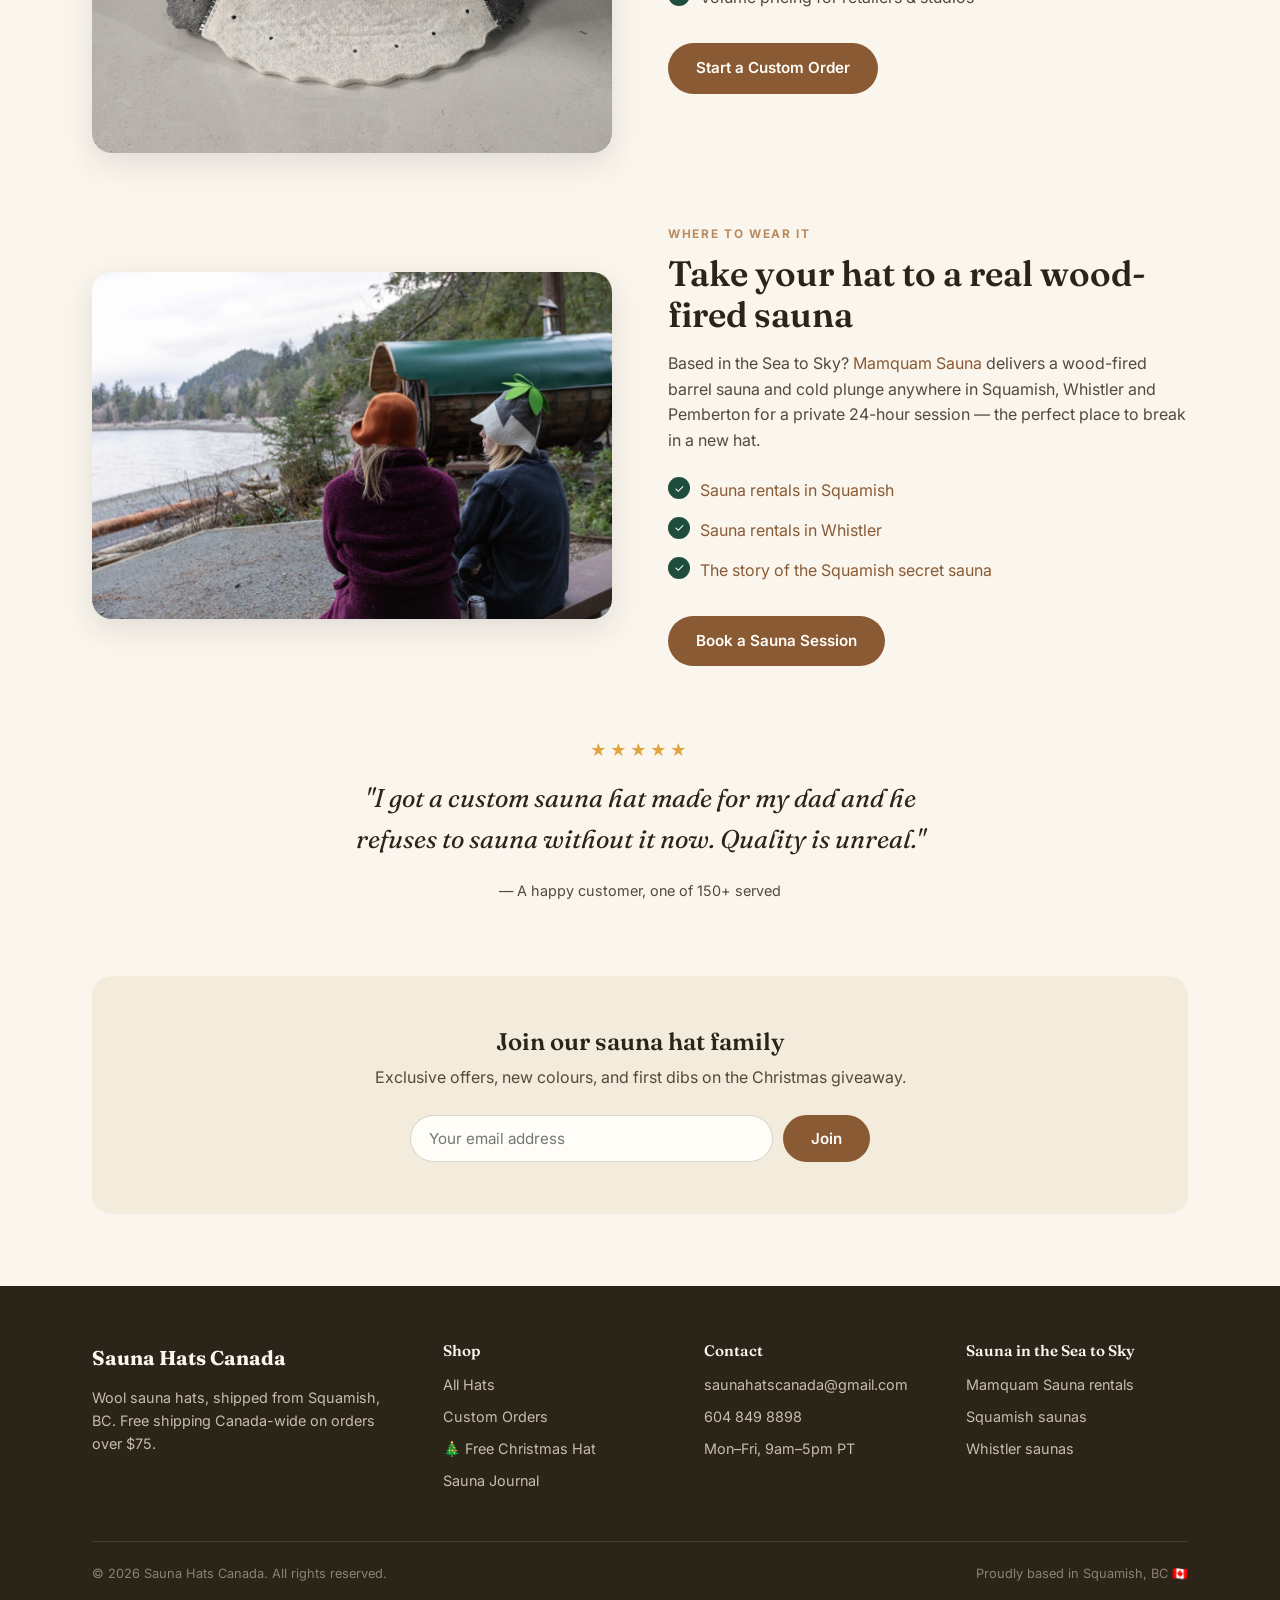
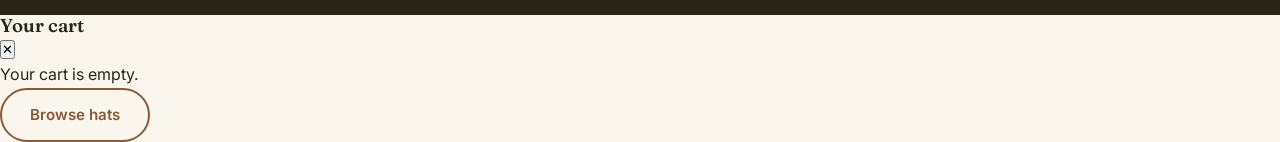
==== commit a4b200b6: "Add Sauna Journal blog: gift ideas, sauna etiquette, sauna hat materials Co-Authored-By: Claude Opus" ====
--- a/index.html
+++ b/index.html
@@ -141,7 +141,7 @@
     <div class="section-head">
       <span class="eyebrow">Sauna hats in Canada</span>
       <h2>Sauna hats, shipped across Canada</h2>
-      <p>Sauna Hats Canada is a small, Canadian-owned shop in Squamish, BC that does one thing: wool sauna hats. Choose the classic brimmed Bucket, the deep Belltop that covers your ears, or a seamless 100% Merino hat in five colours. Every order ships from Squamish to anywhere in Canada &mdash; BC, Alberta, Ontario, Quebec, the Maritimes and the North &mdash; priced in Canadian dollars, with free shipping on orders over $75. Need hats for your sauna, spa or gym? We do <a href="custom.html">custom embroidered sauna hats</a> too. New to sauna hats? Our <a href="https://sauna-hat.ca/">sauna hat guide</a> covers styles, sizing and care.</p>
+      <p>Sauna Hats Canada is a small, Canadian-owned shop in Squamish, BC that does one thing: wool sauna hats. Choose the classic brimmed Bucket, the deep Belltop that covers your ears, or a seamless 100% Merino hat in five colours. Every order ships from Squamish to anywhere in Canada &mdash; BC, Alberta, Ontario, Quebec, the Maritimes and the North &mdash; priced in Canadian dollars, with free shipping on orders over $75. Need hats for your sauna, spa or gym? We do <a href="custom.html">custom embroidered sauna hats</a> too. New to sauna hats? Our <a href="https://sauna-hat.ca/">sauna hat guide</a> covers styles, sizing and care, and our <a href="blog.html">Sauna Journal</a> has gift ideas and sauna etiquette.</p>
     </div>
   </div>
 </section>
@@ -234,6 +234,7 @@
           <li><a href="shop.html">All Hats</a></li>
           <li><a href="custom.html">Custom Orders</a></li>
           <li><a href="christmas.html">🎄 Free Christmas Hat</a></li>
+          <li><a href="blog.html">Sauna Journal</a></li>
         </ul>
       </div>
       <div>
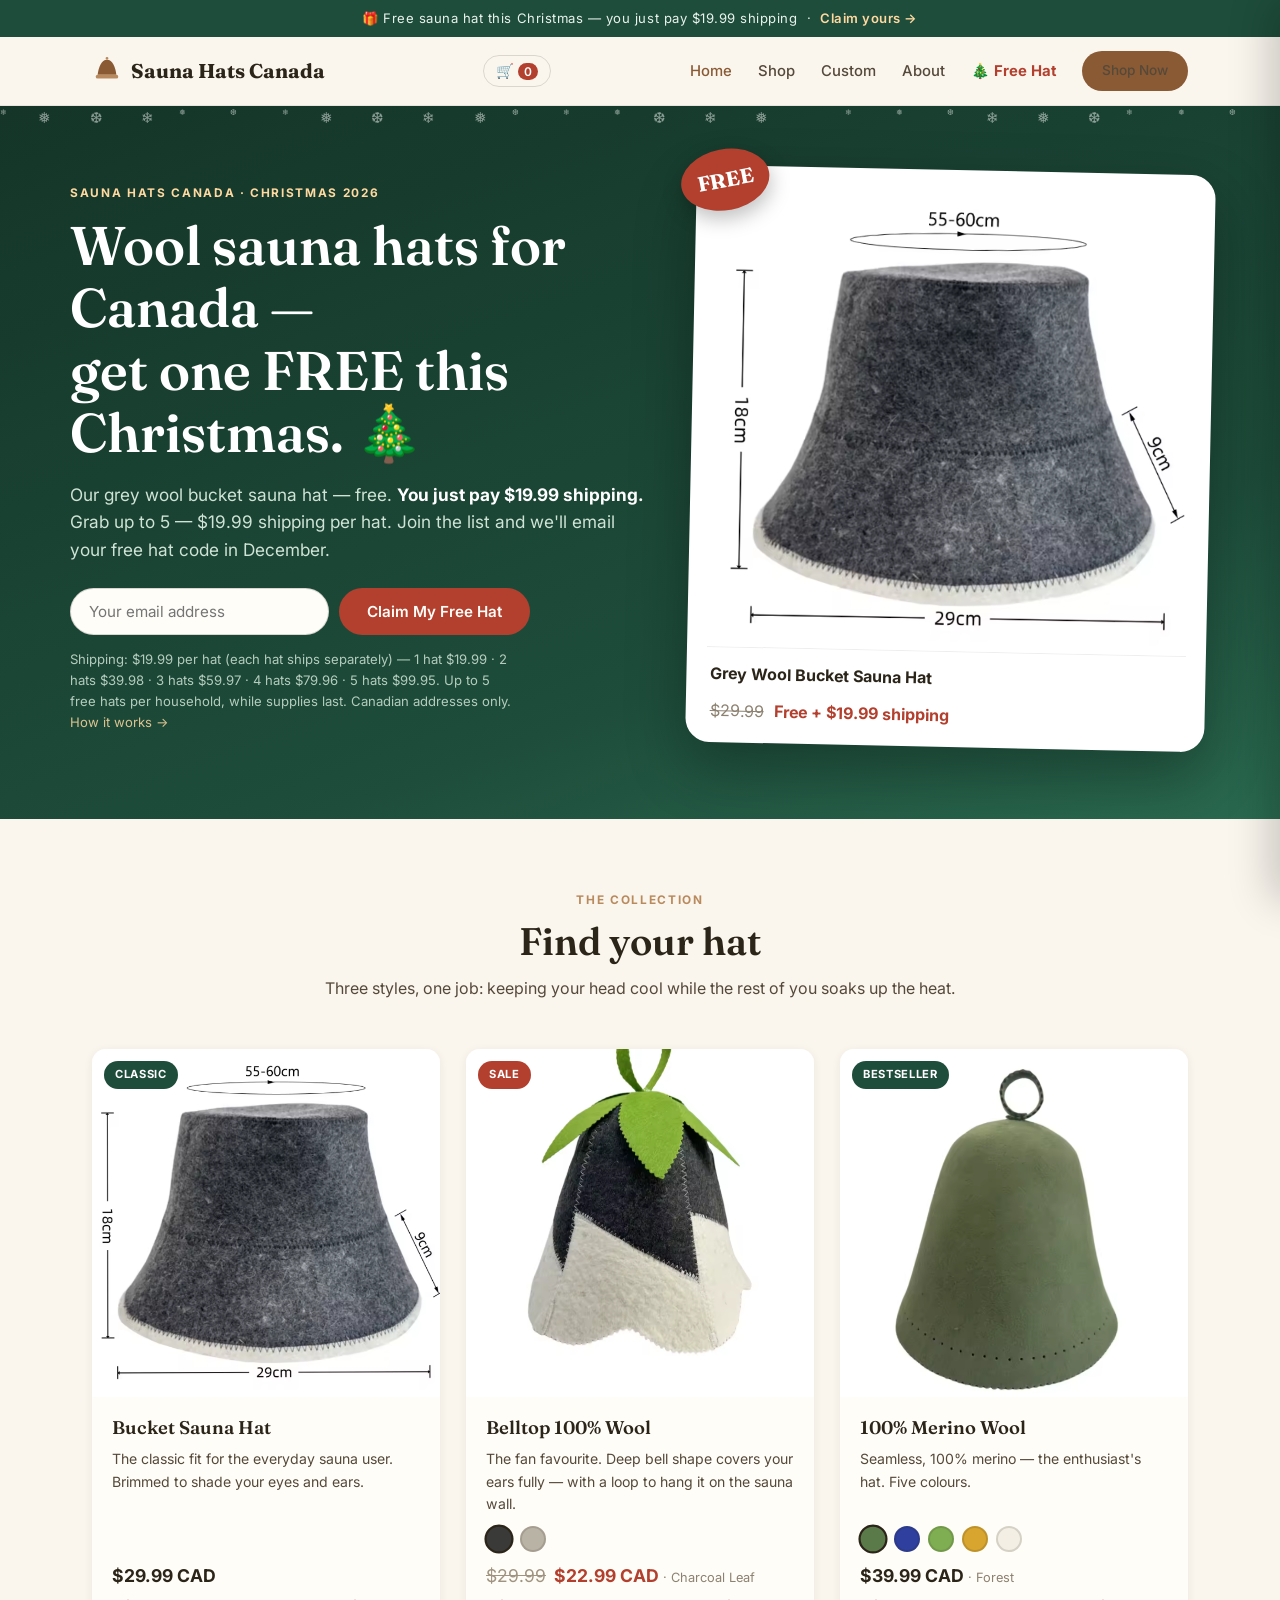
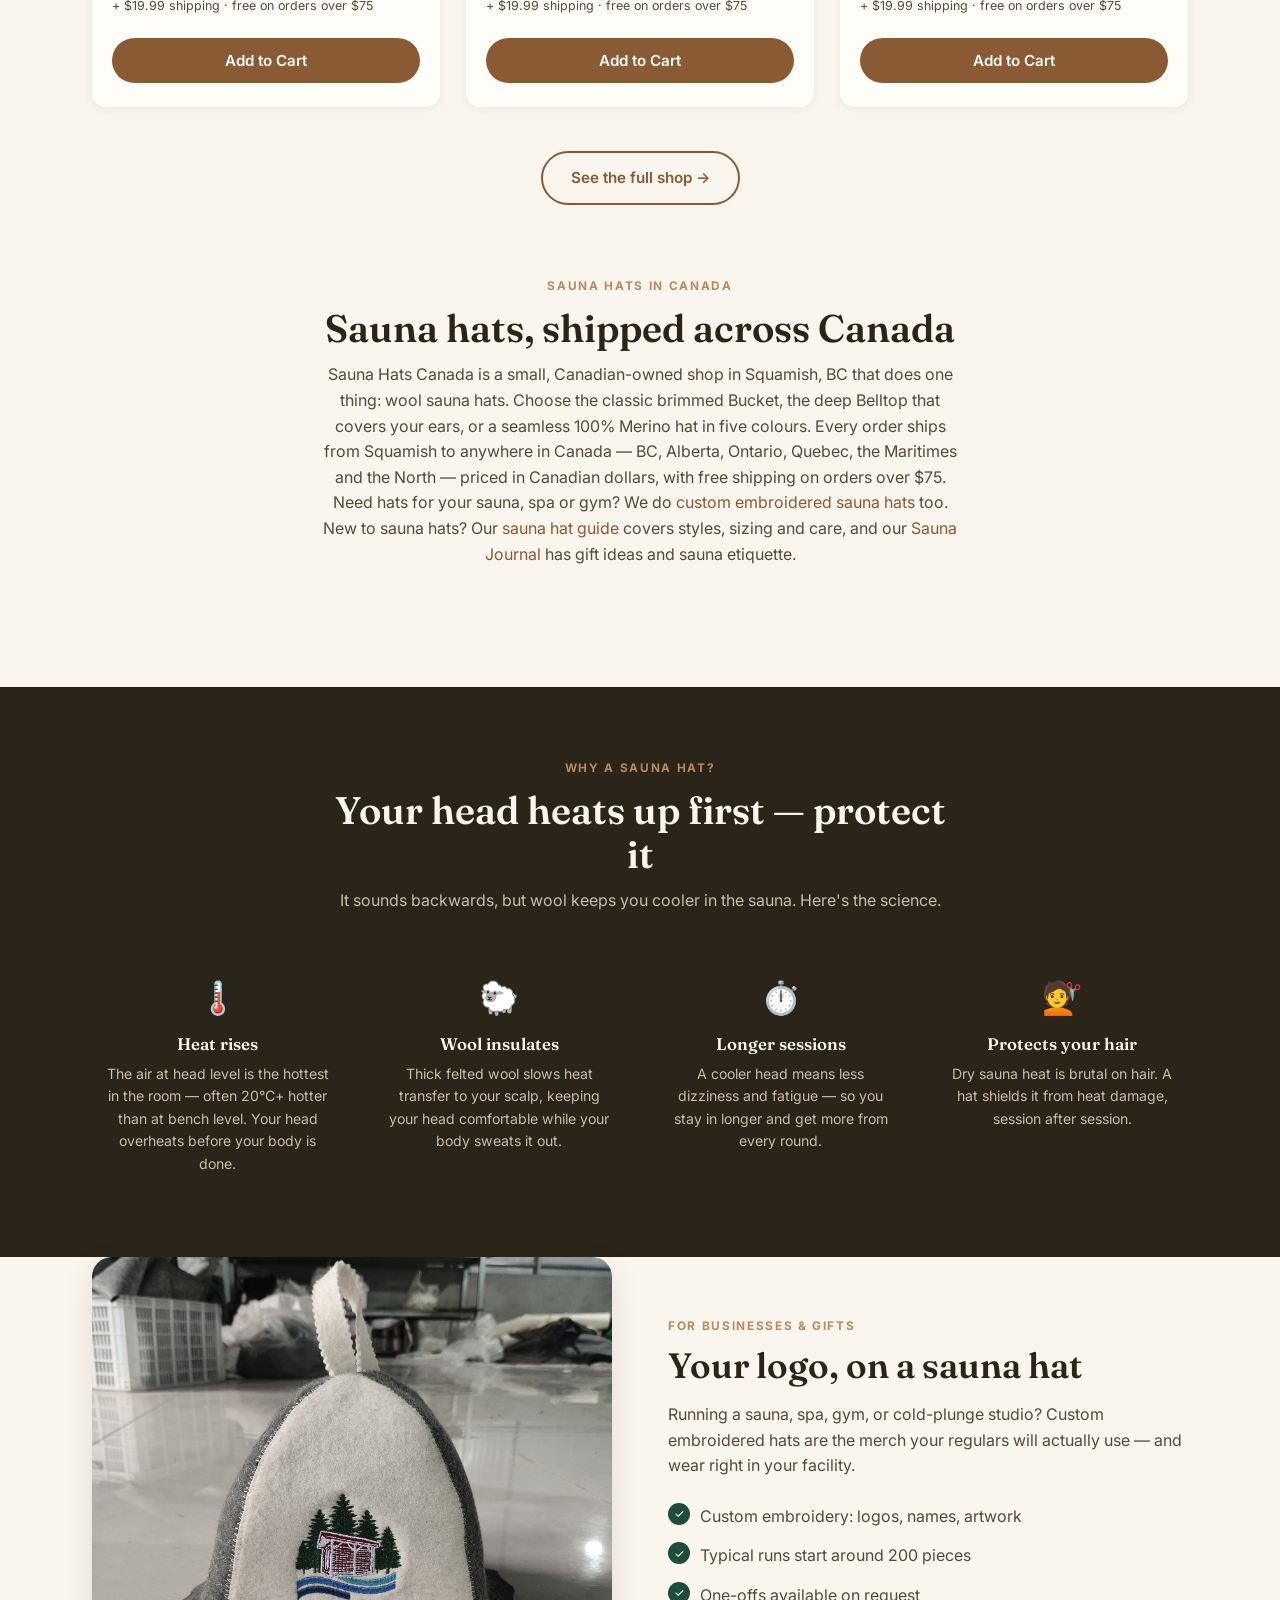
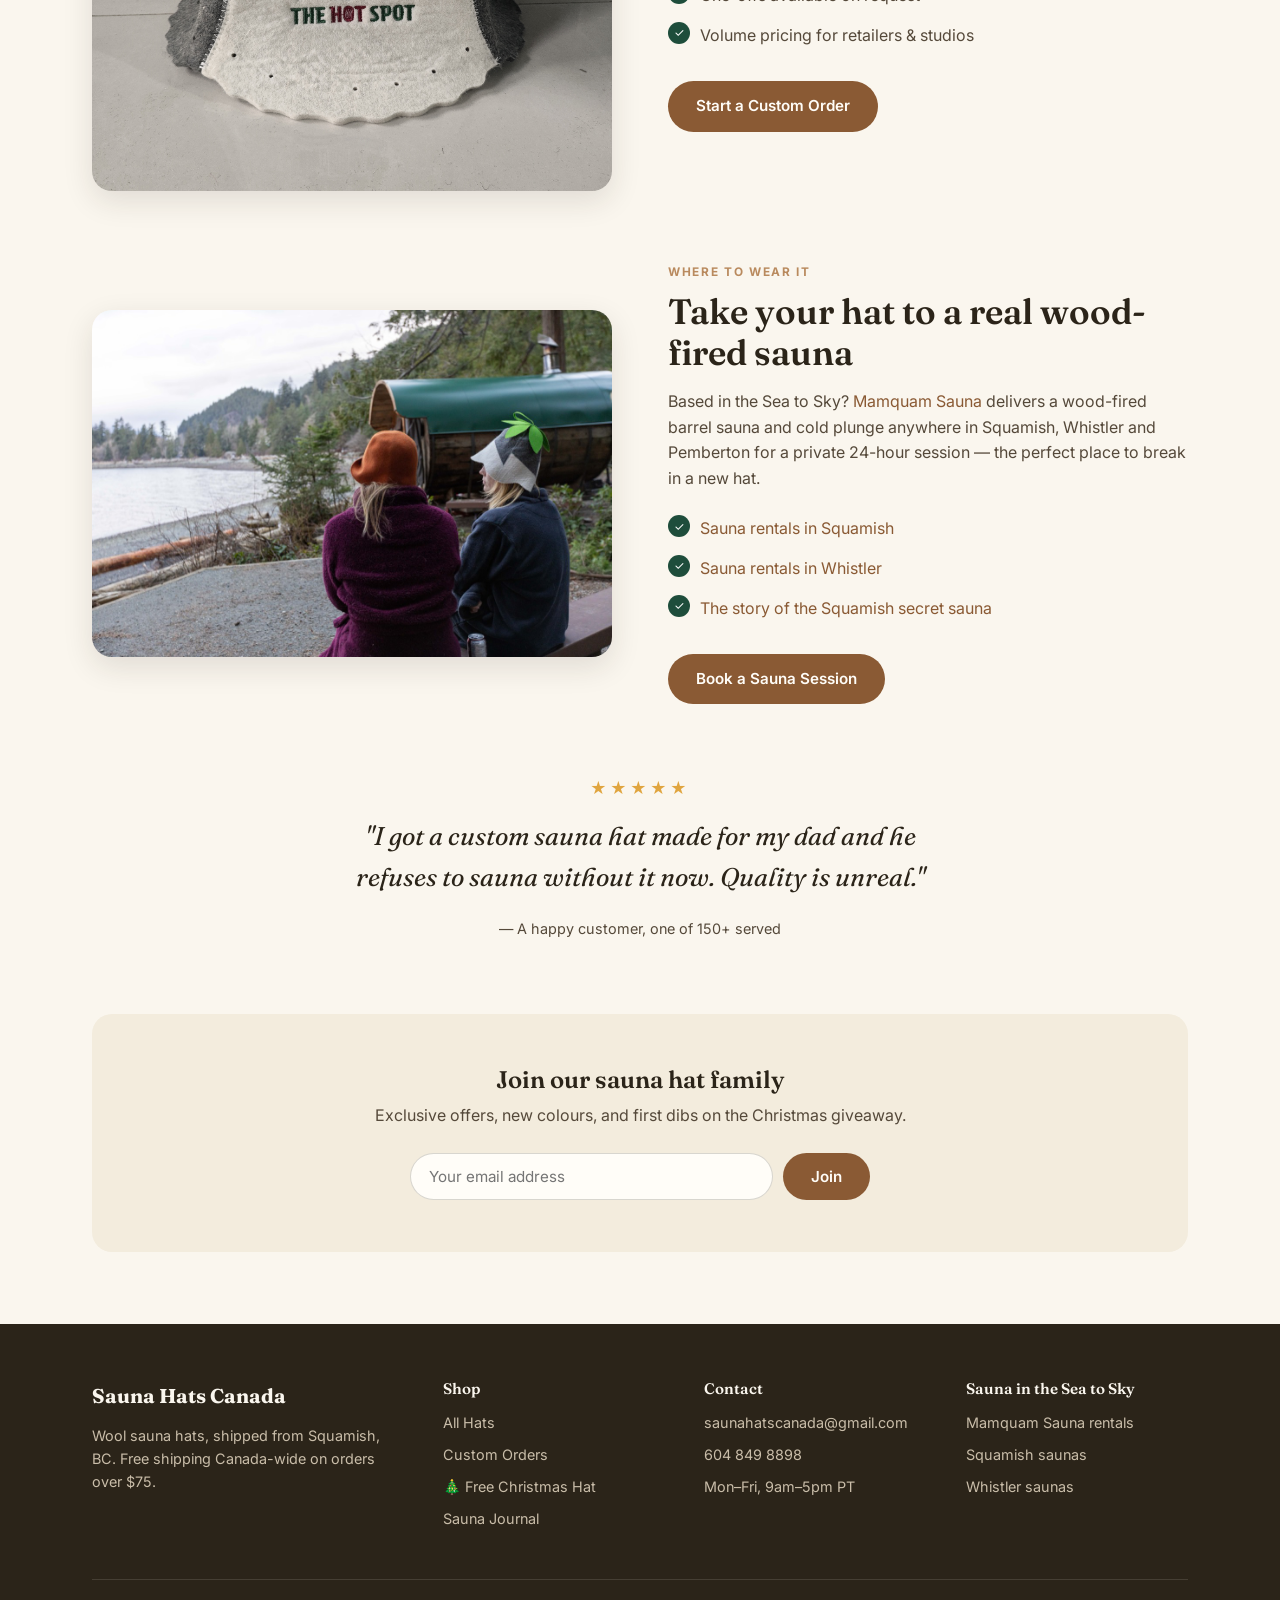
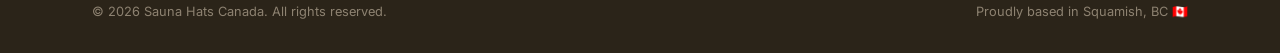
==== commit ee846be2: "Merge remote-tracking branch 'origin/cart-checkout' into checkout-live" ====
--- a/index.html
+++ b/index.html
@@ -99,7 +99,8 @@
           <h3>Bucket Sauna Hat</h3>
           <p class="desc">The classic fit for the everyday sauna user. Brimmed to shade your eyes and ears.</p>
           <div class="price">$29.99 CAD</div>
-          <button class="btn" onclick="buy('bucket')">Buy Now</button>
+          <div class="ship-note">+ $19.99 shipping · free on orders over $75</div>
+          <button class="btn" onclick="buy('bucket')">Add to Cart</button>
         </div>
       </div>
       <div class="card" data-product="belltop">
@@ -112,7 +113,8 @@
             <button class="swatch" style="background:#b9b3a6" data-name="Stone" data-img="img/belltop-100-wool-sauna-hat-2.png" aria-label="Stone two-tone"></button>
           </div>
           <div class="price"><s>$29.99</s><span class="sale">$22.99 CAD</span> <span style="font-size:.8rem;color:#8d8271;font-weight:400">· <span data-color-for="belltop">Charcoal Leaf</span></span></div>
-          <button class="btn" onclick="buy('belltop')">Buy Now</button>
+          <div class="ship-note">+ $19.99 shipping · free on orders over $75</div>
+          <button class="btn" onclick="buy('belltop')">Add to Cart</button>
         </div>
       </div>
       <div class="card" data-product="merino">
@@ -128,7 +130,8 @@
             <button class="swatch" style="background:#f3efe4" data-name="Natural White" data-img="img/100-merino-wool-sauna-hats-5.png" aria-label="Natural white"></button>
           </div>
           <div class="price">$39.99 CAD <span style="font-size:.8rem;color:#8d8271;font-weight:400">· <span data-color-for="merino">Forest</span></span></div>
-          <button class="btn" onclick="buy('merino')">Buy Now</button>
+          <div class="ship-note">+ $19.99 shipping · free on orders over $75</div>
+          <button class="btn" onclick="buy('merino')">Add to Cart</button>
         </div>
       </div>
     </div>
--- a/css/style.css
+++ b/css/style.css
@@ -271,3 +271,38 @@
   .nl-form { flex-direction: column; }
   .nl-form .btn { width: 100%; }
 }
+
+/* Cart */
+.cart-btn { background: none; border: 1px solid rgba(43,36,25,.15); border-radius: 999px; padding: 6px 12px; font: 600 .9rem var(--font-body); color: var(--char); cursor: pointer; margin-left: 18px; }
+.cart-btn .cart-count { display: inline-block; min-width: 20px; background: var(--berry); color: #fff; border-radius: 999px; font-size: .75rem; padding: 1px 6px; text-align: center; }
+.cart { position: fixed; inset: 0; z-index: 100; pointer-events: none; }
+.cart-overlay { position: absolute; inset: 0; background: rgba(20,15,10,.45); opacity: 0; transition: opacity .2s; }
+.cart-panel { position: absolute; top: 0; right: 0; bottom: 0; width: min(420px, 100%); background: var(--cream); box-shadow: -10px 0 40px rgba(0,0,0,.2); transform: translateX(100%); transition: transform .25s; display: flex; flex-direction: column; }
+.cart.open { pointer-events: auto; }
+.cart.open .cart-overlay { opacity: 1; }
+.cart.open .cart-panel { transform: none; }
+.cart-head { display: flex; justify-content: space-between; align-items: center; padding: 18px 22px; border-bottom: 1px solid rgba(43,36,25,.1); }
+.cart-head h3 { font-size: 1.3rem; }
+.cart-close { background: none; border: none; font-size: 1.2rem; cursor: pointer; color: var(--char-soft); }
+.cart-msg { margin: 14px 22px 0; background: #fdf3e3; border: 1px solid #ecd9b7; border-radius: 10px; padding: 10px 14px; font-size: .86rem; color: #7a5c2e; }
+.cart-lines { flex: 1; overflow-y: auto; padding: 8px 22px; }
+.cart-empty { color: var(--char-soft); padding: 30px 0; text-align: center; }
+.cart-line { display: grid; grid-template-columns: 64px 1fr; gap: 14px; padding: 14px 0; border-bottom: 1px solid rgba(43,36,25,.08); }
+.cart-line img { width: 64px; height: 64px; object-fit: cover; border-radius: 10px; background: #fff; }
+.cl-name { font-weight: 600; font-size: .95rem; }
+.cl-meta { font-size: .84rem; color: var(--char-soft); }
+.cl-meta .sale { color: var(--berry); font-weight: 700; }
+.cl-qty { display: flex; align-items: center; gap: 8px; margin-top: 6px; }
+.cl-qty button { width: 28px; height: 28px; border-radius: 50%; border: 1px solid rgba(43,36,25,.2); background: #fff; cursor: pointer; font-size: 1rem; line-height: 1; }
+.cl-qty span { min-width: 18px; text-align: center; font-weight: 600; }
+.cl-qty .cl-rm { width: auto; height: auto; border: none; background: none; color: var(--char-soft); font-size: .8rem; text-decoration: underline; margin-left: auto; }
+.cart-foot { padding: 16px 22px 22px; border-top: 1px solid rgba(43,36,25,.1); }
+.cart-row { display: flex; justify-content: space-between; font-size: .92rem; padding: 3px 0; }
+.cart-row.total { font-weight: 700; font-size: 1.05rem; margin-top: 6px; }
+.cart-note { font-size: .78rem; color: var(--char-soft); margin-top: 8px; }
+.cart-foot .btn { width: 100%; margin-top: 14px; text-align: center; }
+.cart-checkout:disabled { opacity: .6; cursor: wait; }
+.xmas-claim { display: flex; gap: 12px; justify-content: center; align-items: center; flex-wrap: wrap; margin-top: 18px; }
+.xmas-claim select { padding: 12px 16px; border-radius: 999px; border: none; font: 600 .95rem var(--font-body); }
+@media (max-width: 860px) { .cart-btn { margin-left: auto; margin-right: 12px; } }
+.ship-note { font-size: .78rem; color: var(--char-soft); margin: -4px 0 12px; }
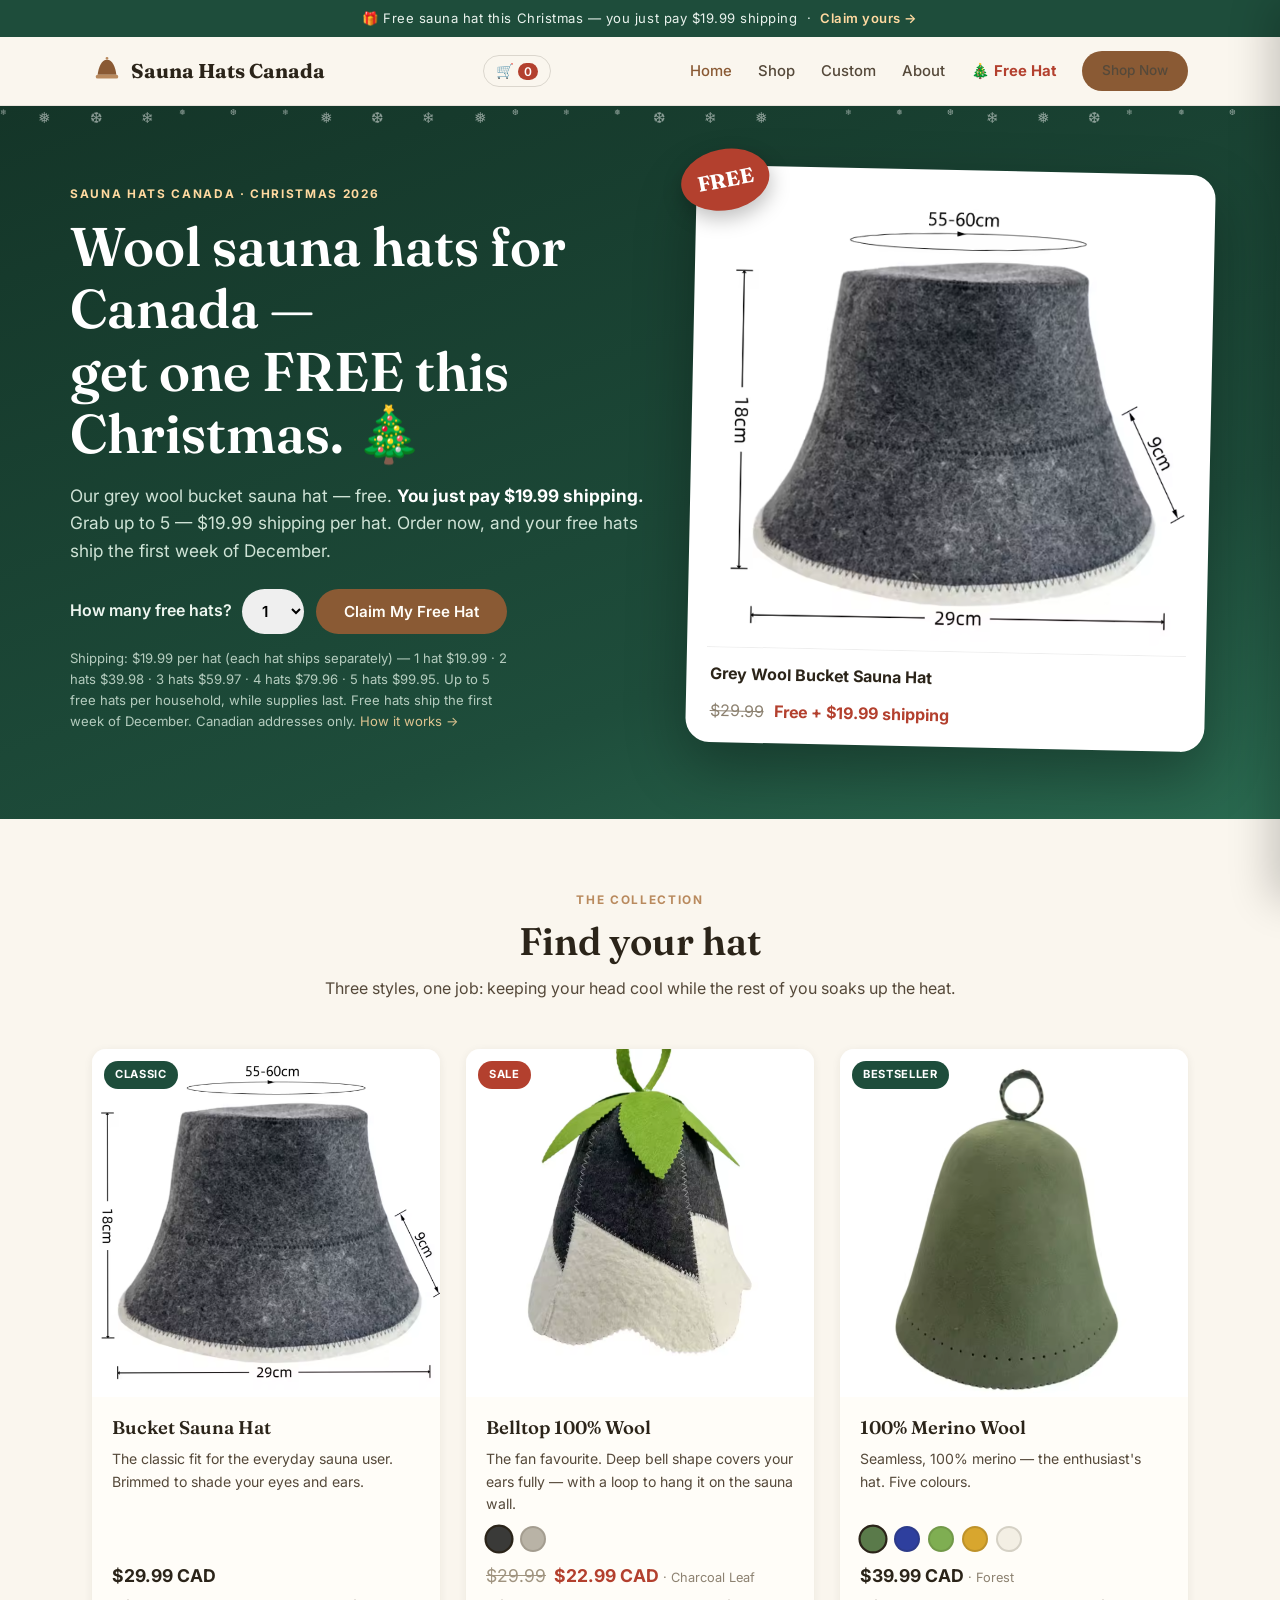
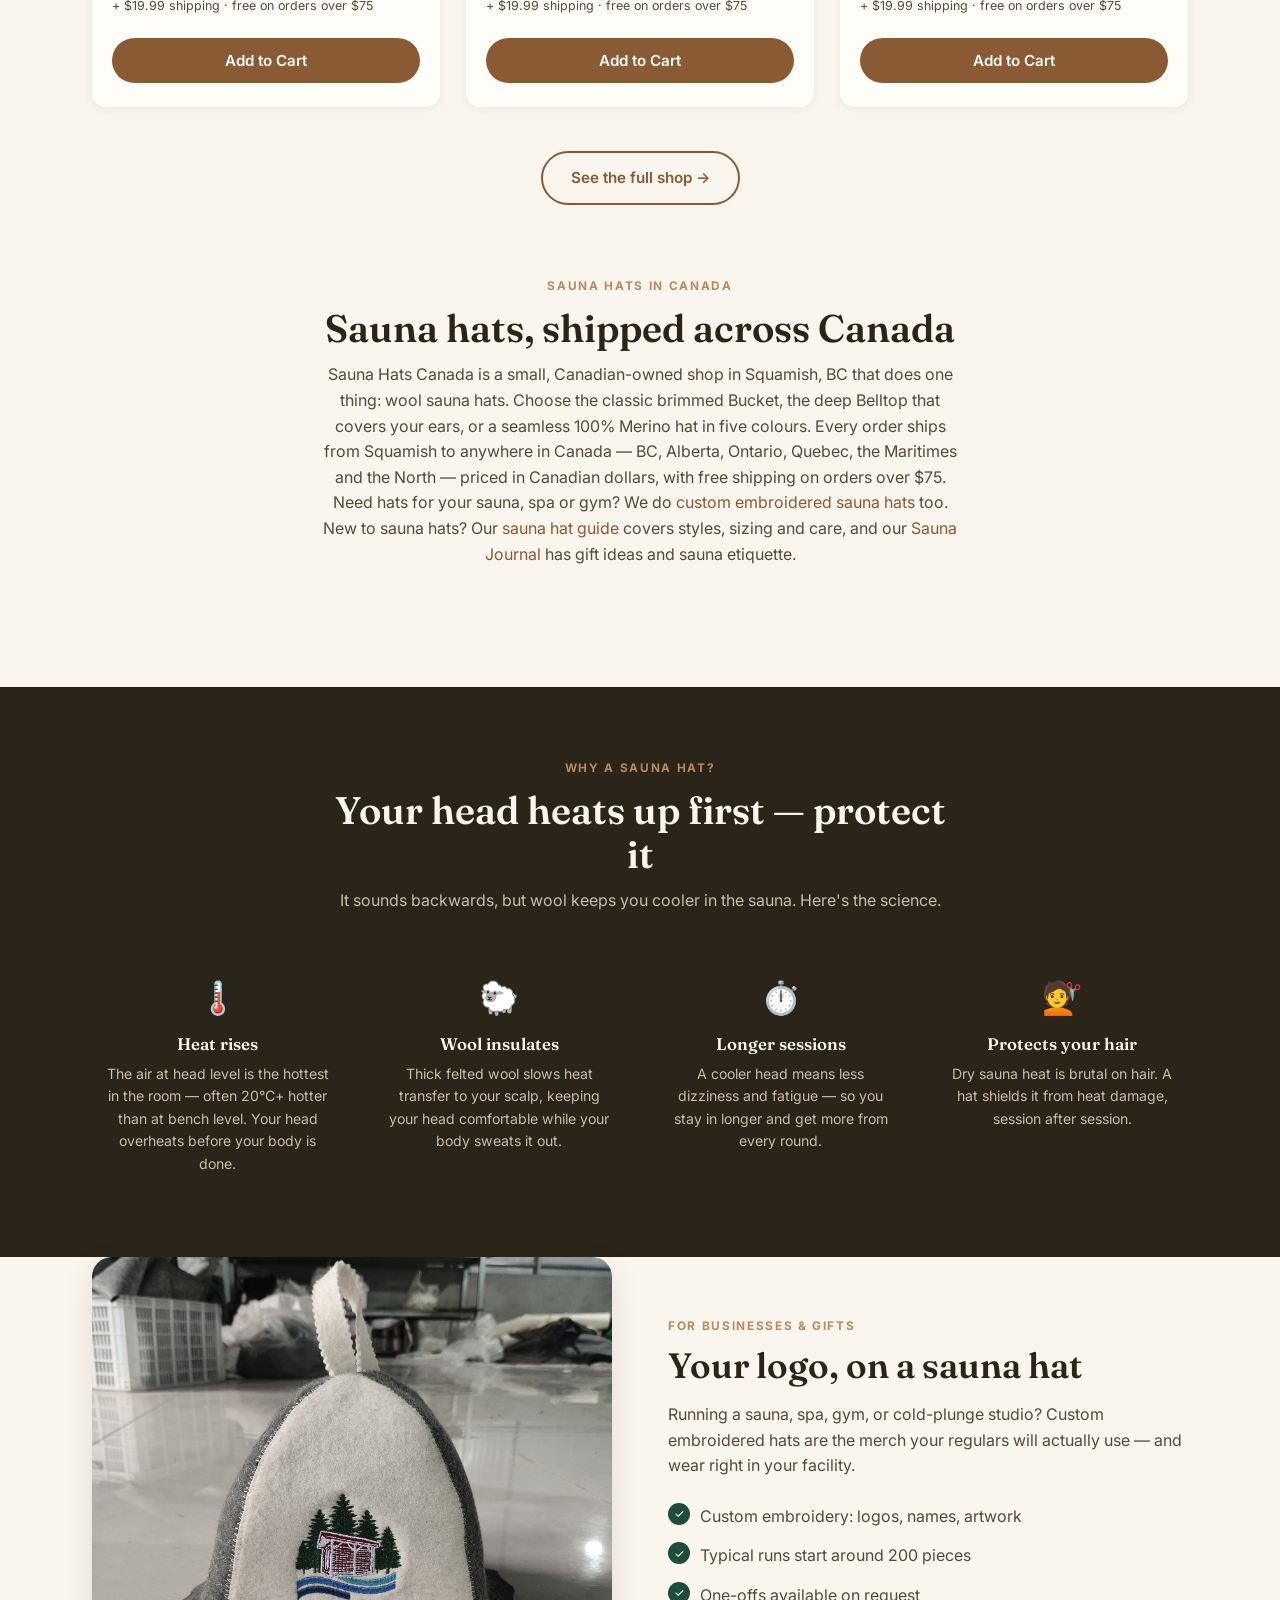
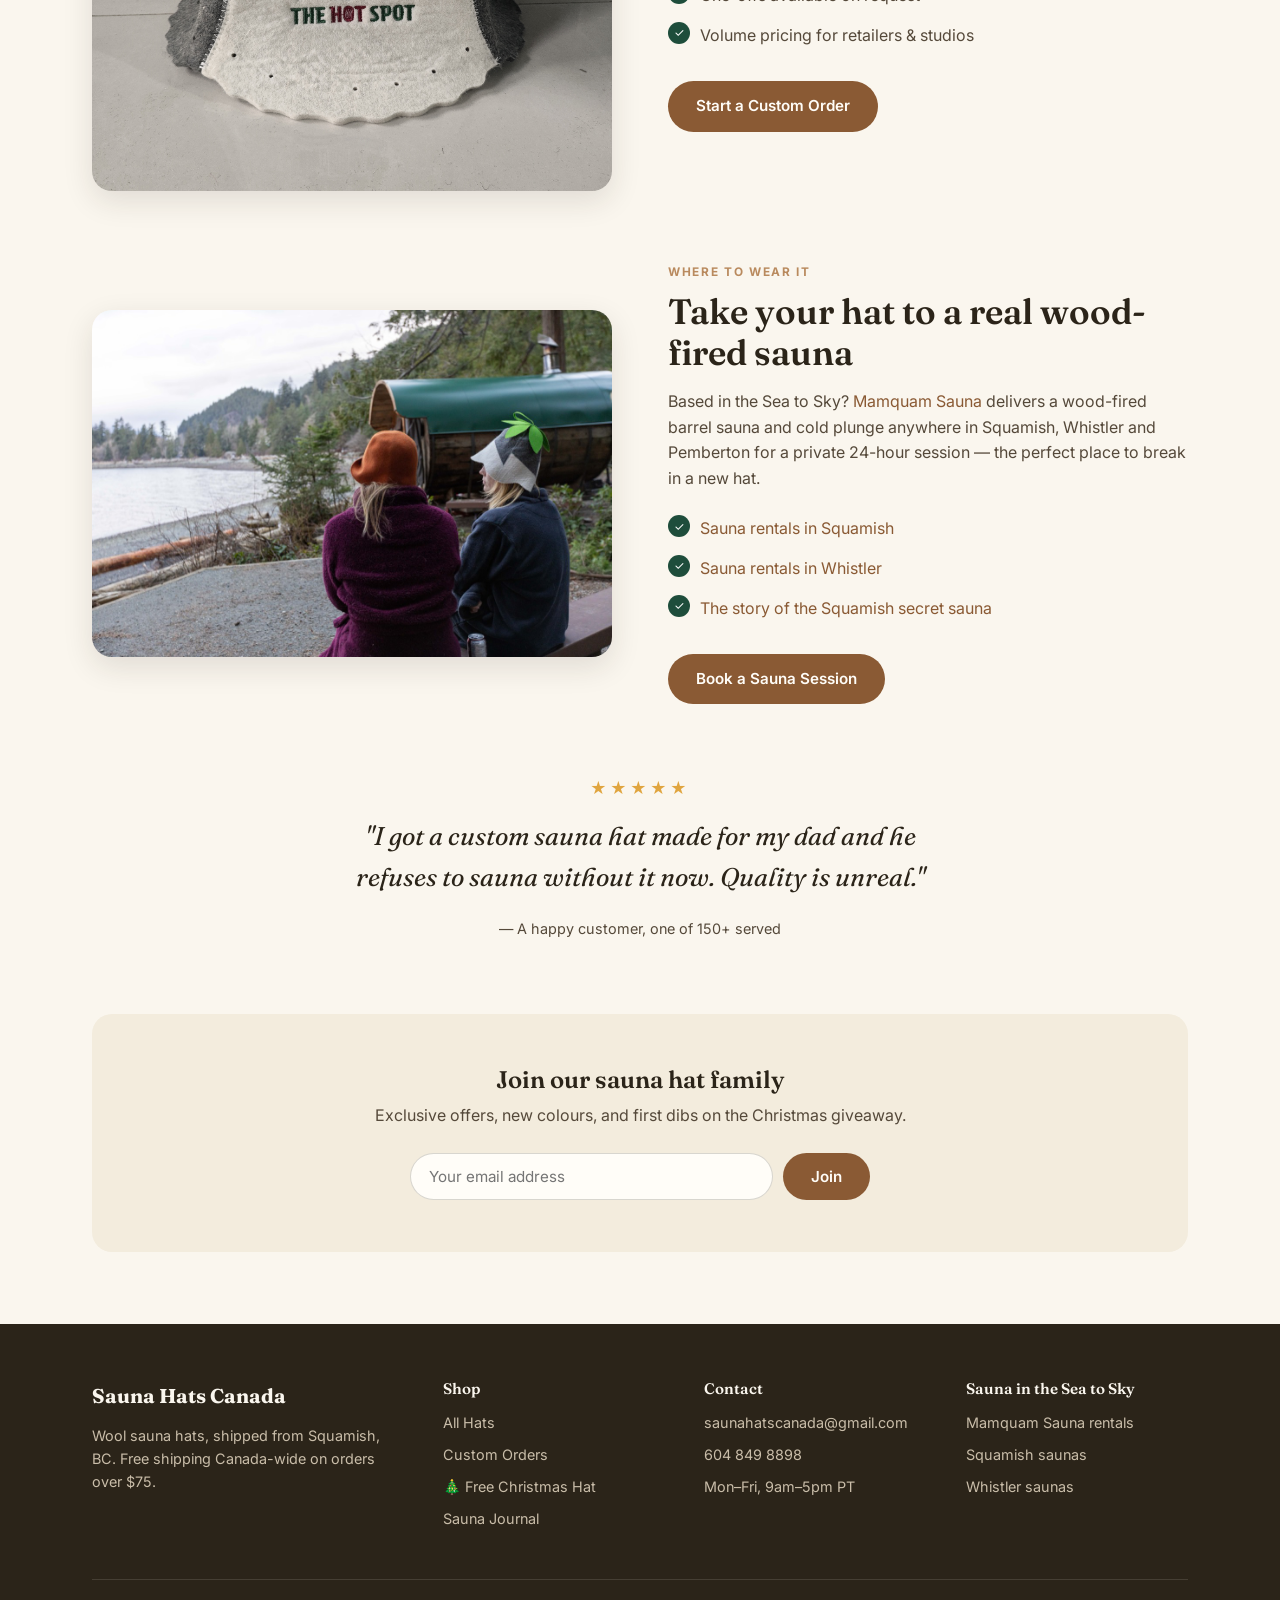
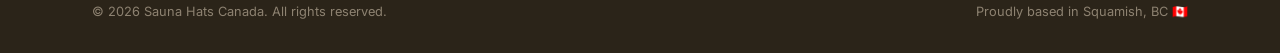
==== commit 3b7051ac: "Checkout live-ready: free hats are a $0 pre-order (ships early Dec), cart replaces email list, Strip" ====
--- a/index.html
+++ b/index.html
@@ -67,15 +67,14 @@
     <div>
       <span class="eyebrow">Sauna Hats Canada · Christmas 2026</span>
       <h1>Wool sauna hats for Canada —<br>get one FREE this Christmas. 🎄</h1>
-      <p>Our grey wool bucket sauna hat — free. <strong>You just pay $19.99 shipping.</strong> Grab up to 5 — $19.99 shipping per hat. Join the list and we'll email your free hat code in December.</p>
-      <form class="nl-form" action="https://formsubmit.co/saunahatscanada@gmail.com" method="POST">
-        <input type="hidden" name="_subject" value="🎄 FREE HAT LIST signup — saunahatcanada.com (homepage)">
-        <input type="hidden" name="_next" value="https://saunahatcanada.com/thanks.html">
-        <input type="hidden" name="_captcha" value="false">
-        <input type="email" name="email" placeholder="Your email address" required>
-        <button class="btn" type="submit">Claim My Free Hat</button>
-      </form>
-      <p class="xmas-fine">Shipping: $19.99 per hat (each hat ships separately) — 1 hat $19.99 · 2 hats $39.98 · 3 hats $59.97 · 4 hats $79.96 · 5 hats $99.95. Up to 5 free hats per household, while supplies last. Canadian addresses only. <a href="christmas.html">How it works →</a></p>
+      <p>Our grey wool bucket sauna hat — free. <strong>You just pay $19.99 shipping.</strong> Grab up to 5 — $19.99 shipping per hat. Order now, and your free hats ship the first week of December.</p>
+      <div class="xmas-claim">
+        <label>How many free hats?
+          <select aria-label="Number of free hats"><option>1</option><option>2</option><option>3</option><option>4</option><option>5</option></select>
+        </label>
+        <button class="btn" type="button" onclick="addXmas(this)">Claim My Free Hat</button>
+      </div>
+      <p class="xmas-fine">Shipping: $19.99 per hat (each hat ships separately) — 1 hat $19.99 · 2 hats $39.98 · 3 hats $59.97 · 4 hats $79.96 · 5 hats $99.95. Up to 5 free hats per household, while supplies last. Free hats ship the first week of December. Canadian addresses only. <a href="christmas.html">How it works →</a></p>
     </div>
     <div class="free-hat">
       <span class="free-tag">FREE</span>
--- a/css/style.css
+++ b/css/style.css
@@ -303,6 +303,8 @@
 .cart-foot .btn { width: 100%; margin-top: 14px; text-align: center; }
 .cart-checkout:disabled { opacity: .6; cursor: wait; }
 .xmas-claim { display: flex; gap: 12px; justify-content: center; align-items: center; flex-wrap: wrap; margin-top: 18px; }
+.home-xmas .xmas-claim { justify-content: flex-start; }
+.xmas-claim label { display: flex; gap: 10px; align-items: center; font-weight: 600; }
 .xmas-claim select { padding: 12px 16px; border-radius: 999px; border: none; font: 600 .95rem var(--font-body); }
 @media (max-width: 860px) { .cart-btn { margin-left: auto; margin-right: 12px; } }
 .ship-note { font-size: .78rem; color: var(--char-soft); margin: -4px 0 12px; }
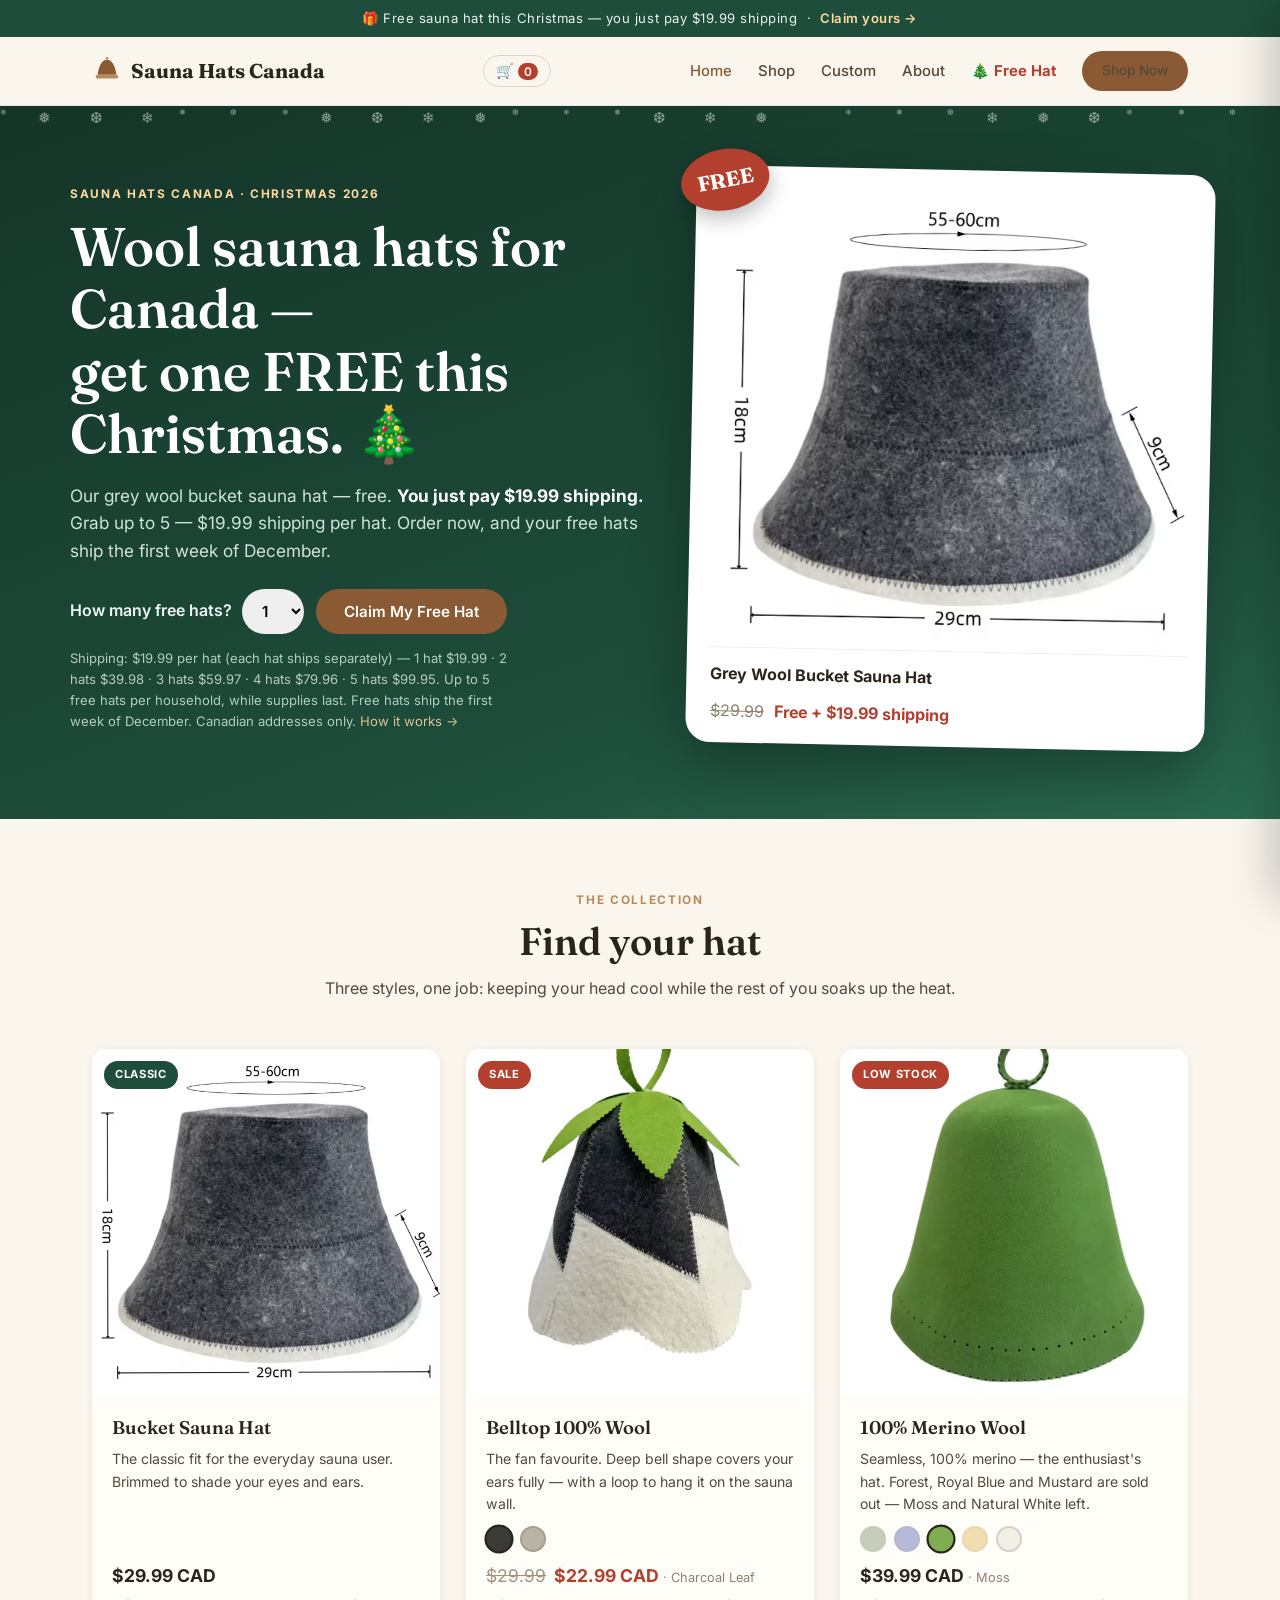
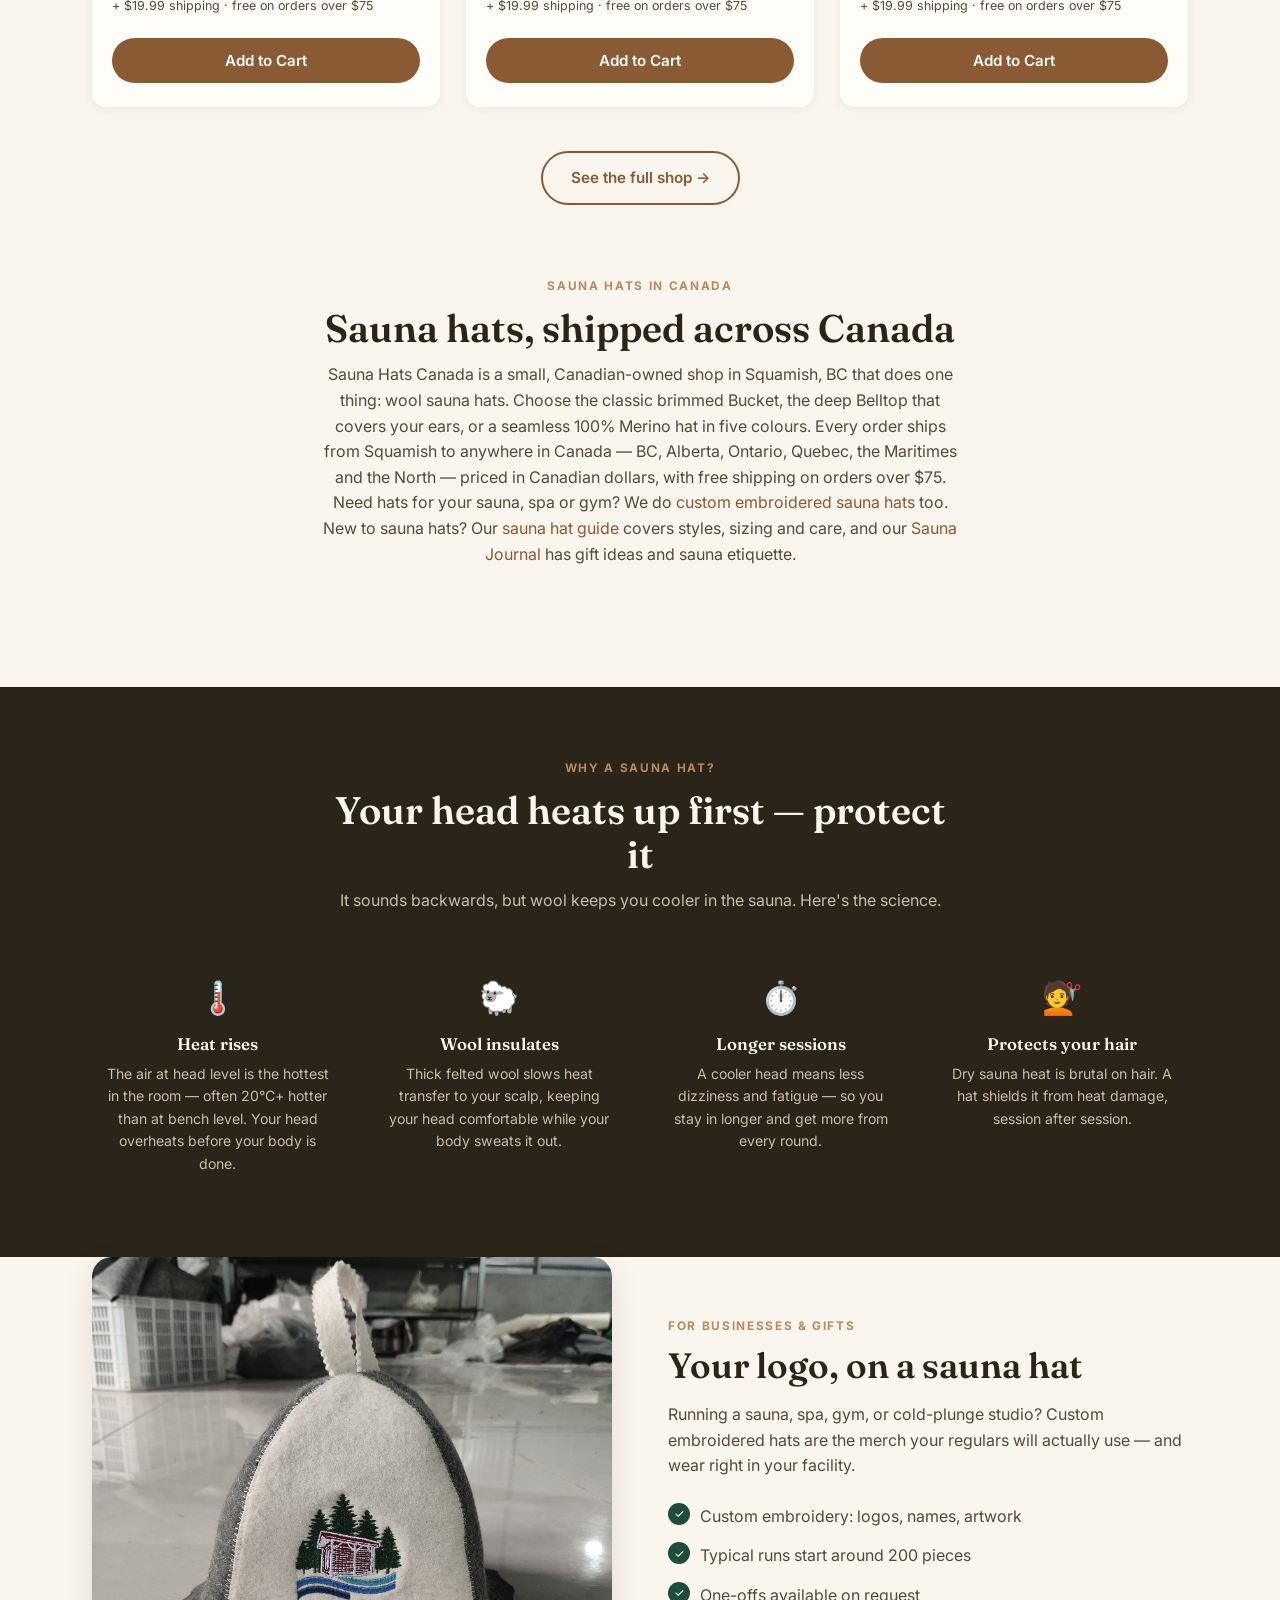
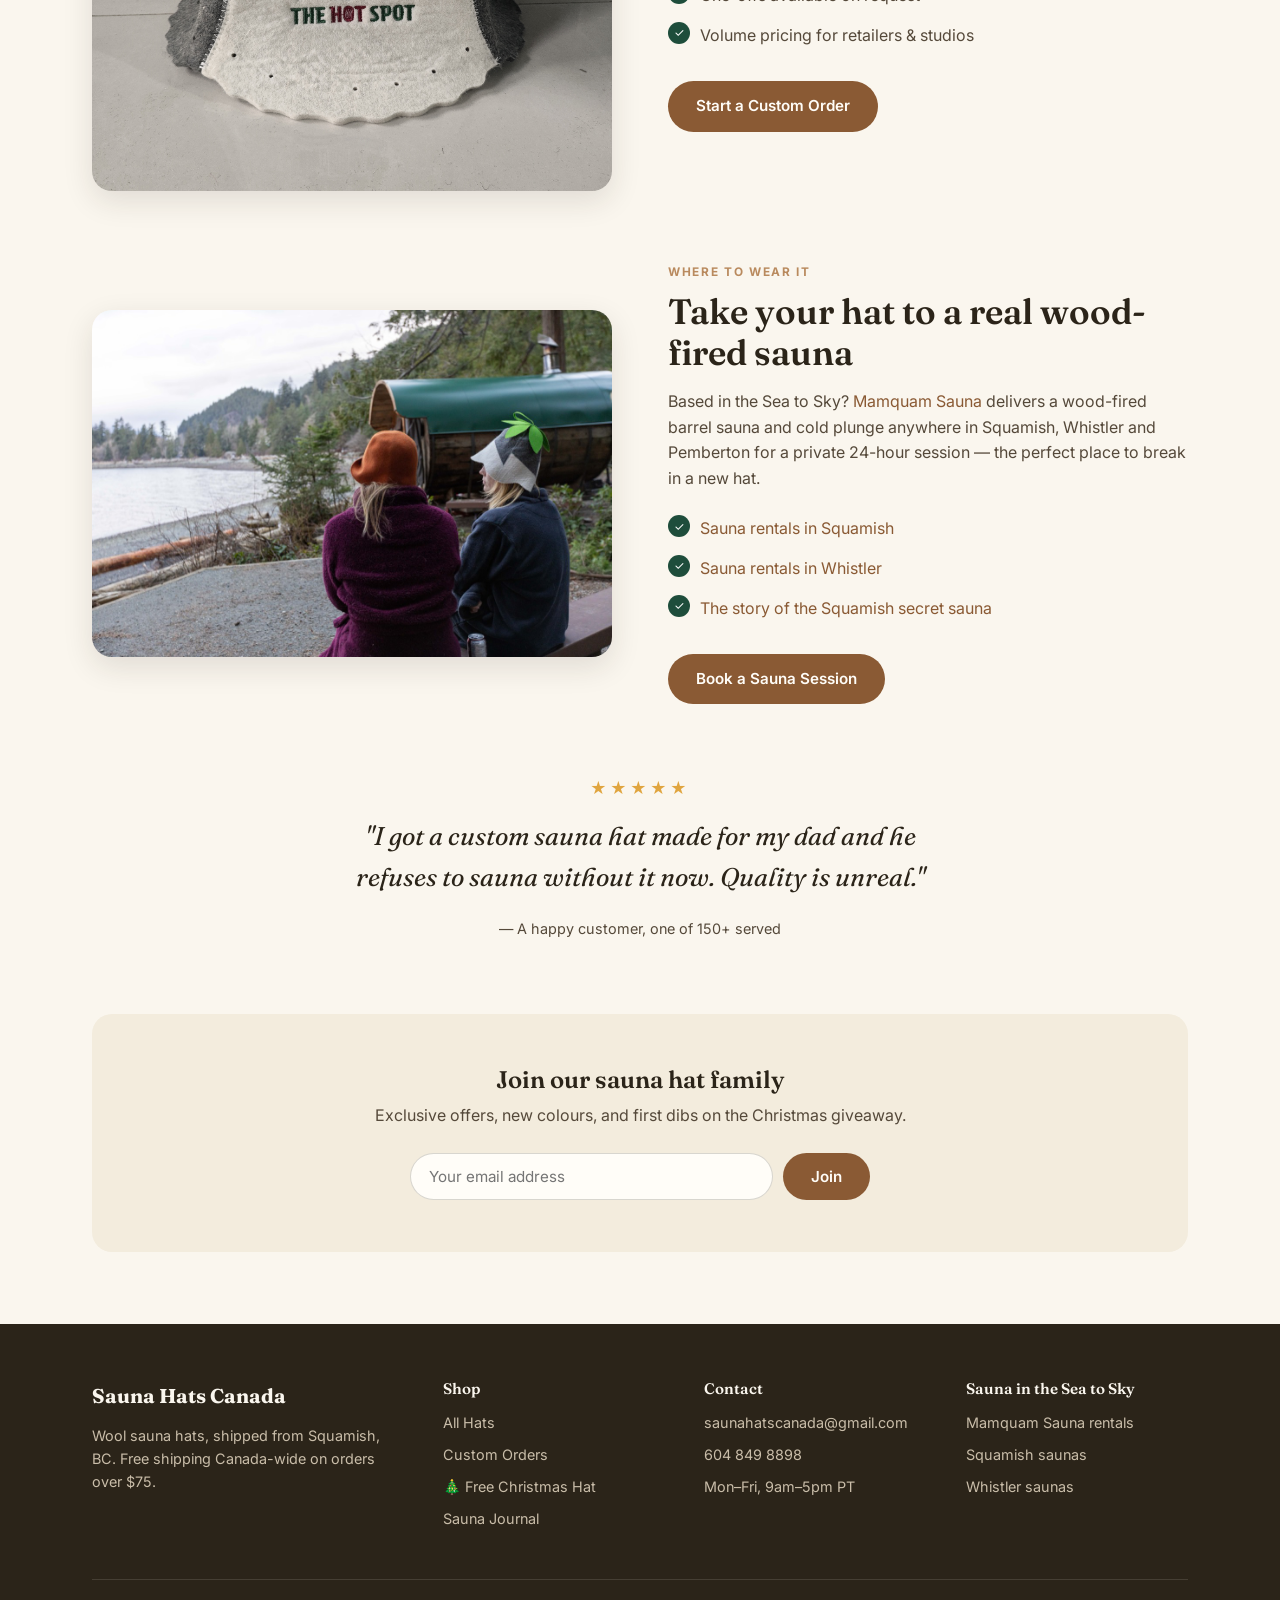
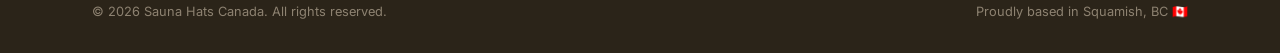
==== commit c50e2db8: "Mark merino Forest/Royal Blue/Mustard sold out; default to Moss Co-Authored-By: Claude Sonnet 5.5 <n" ====
--- a/index.html
+++ b/index.html
@@ -117,18 +117,18 @@
         </div>
       </div>
       <div class="card" data-product="merino">
-        <div class="thumb"><span class="badge best">Bestseller</span><img src="img/100-merino-wool-sauna-hats-1.png" alt="Merino wool sauna hat in forest green"></div>
+        <div class="thumb"><span class="badge">Low stock</span><img src="img/100-merino-wool-sauna-hats-3.png" alt="Merino wool sauna hat in moss green"></div>
         <div class="card-body">
           <h3>100% Merino Wool</h3>
-          <p class="desc">Seamless, 100% merino — the enthusiast's hat. Five colours.</p>
+          <p class="desc">Seamless, 100% merino — the enthusiast's hat. Forest, Royal Blue and Mustard are sold out — Moss and Natural White left.</p>
           <div class="swatches">
-            <button class="swatch on" style="background:#5a7a4a" data-name="Forest" data-img="img/100-merino-wool-sauna-hats-1.png" aria-label="Forest green"></button>
-            <button class="swatch" style="background:#2e3f9e" data-name="Royal Blue" data-img="img/100-merino-wool-sauna-hats-2.png" aria-label="Royal blue"></button>
-            <button class="swatch" style="background:#7fae52" data-name="Moss" data-img="img/100-merino-wool-sauna-hats-3.png" aria-label="Moss green"></button>
-            <button class="swatch" style="background:#d8a62e" data-name="Mustard" data-img="img/100-merino-wool-sauna-hats-4.png" aria-label="Mustard yellow"></button>
+            <button class="swatch soldout" style="background:#5a7a4a" data-name="Forest" disabled title="Sold out" data-img="img/100-merino-wool-sauna-hats-1.png" aria-label="Forest green"></button>
+            <button class="swatch soldout" style="background:#2e3f9e" data-name="Royal Blue" disabled title="Sold out" data-img="img/100-merino-wool-sauna-hats-2.png" aria-label="Royal blue"></button>
+            <button class="swatch on" style="background:#7fae52" data-name="Moss" data-img="img/100-merino-wool-sauna-hats-3.png" aria-label="Moss green"></button>
+            <button class="swatch soldout" style="background:#d8a62e" data-name="Mustard" disabled title="Sold out" data-img="img/100-merino-wool-sauna-hats-4.png" aria-label="Mustard yellow"></button>
             <button class="swatch" style="background:#f3efe4" data-name="Natural White" data-img="img/100-merino-wool-sauna-hats-5.png" aria-label="Natural white"></button>
           </div>
-          <div class="price">$39.99 CAD <span style="font-size:.8rem;color:#8d8271;font-weight:400">· <span data-color-for="merino">Forest</span></span></div>
+          <div class="price">$39.99 CAD <span style="font-size:.8rem;color:#8d8271;font-weight:400">· <span data-color-for="merino">Moss</span></span></div>
           <div class="ship-note">+ $19.99 shipping · free on orders over $75</div>
           <button class="btn" onclick="buy('merino')">Add to Cart</button>
         </div>
--- a/css/style.css
+++ b/css/style.css
@@ -130,6 +130,8 @@
   transition: transform .12s, border-color .12s;
 }
 .swatch:hover { transform: scale(1.15); }
+.swatch.soldout { opacity: .35; cursor: not-allowed; position: relative; background-image: linear-gradient(135deg, transparent 45%, rgba(43,36,25,.7) 46%, rgba(43,36,25,.7) 54%, transparent 55%); }
+.swatch.soldout:hover { transform: none; }
 .swatch.on { border-color: var(--char); transform: scale(1.12); }
 
 /* Feature rows */
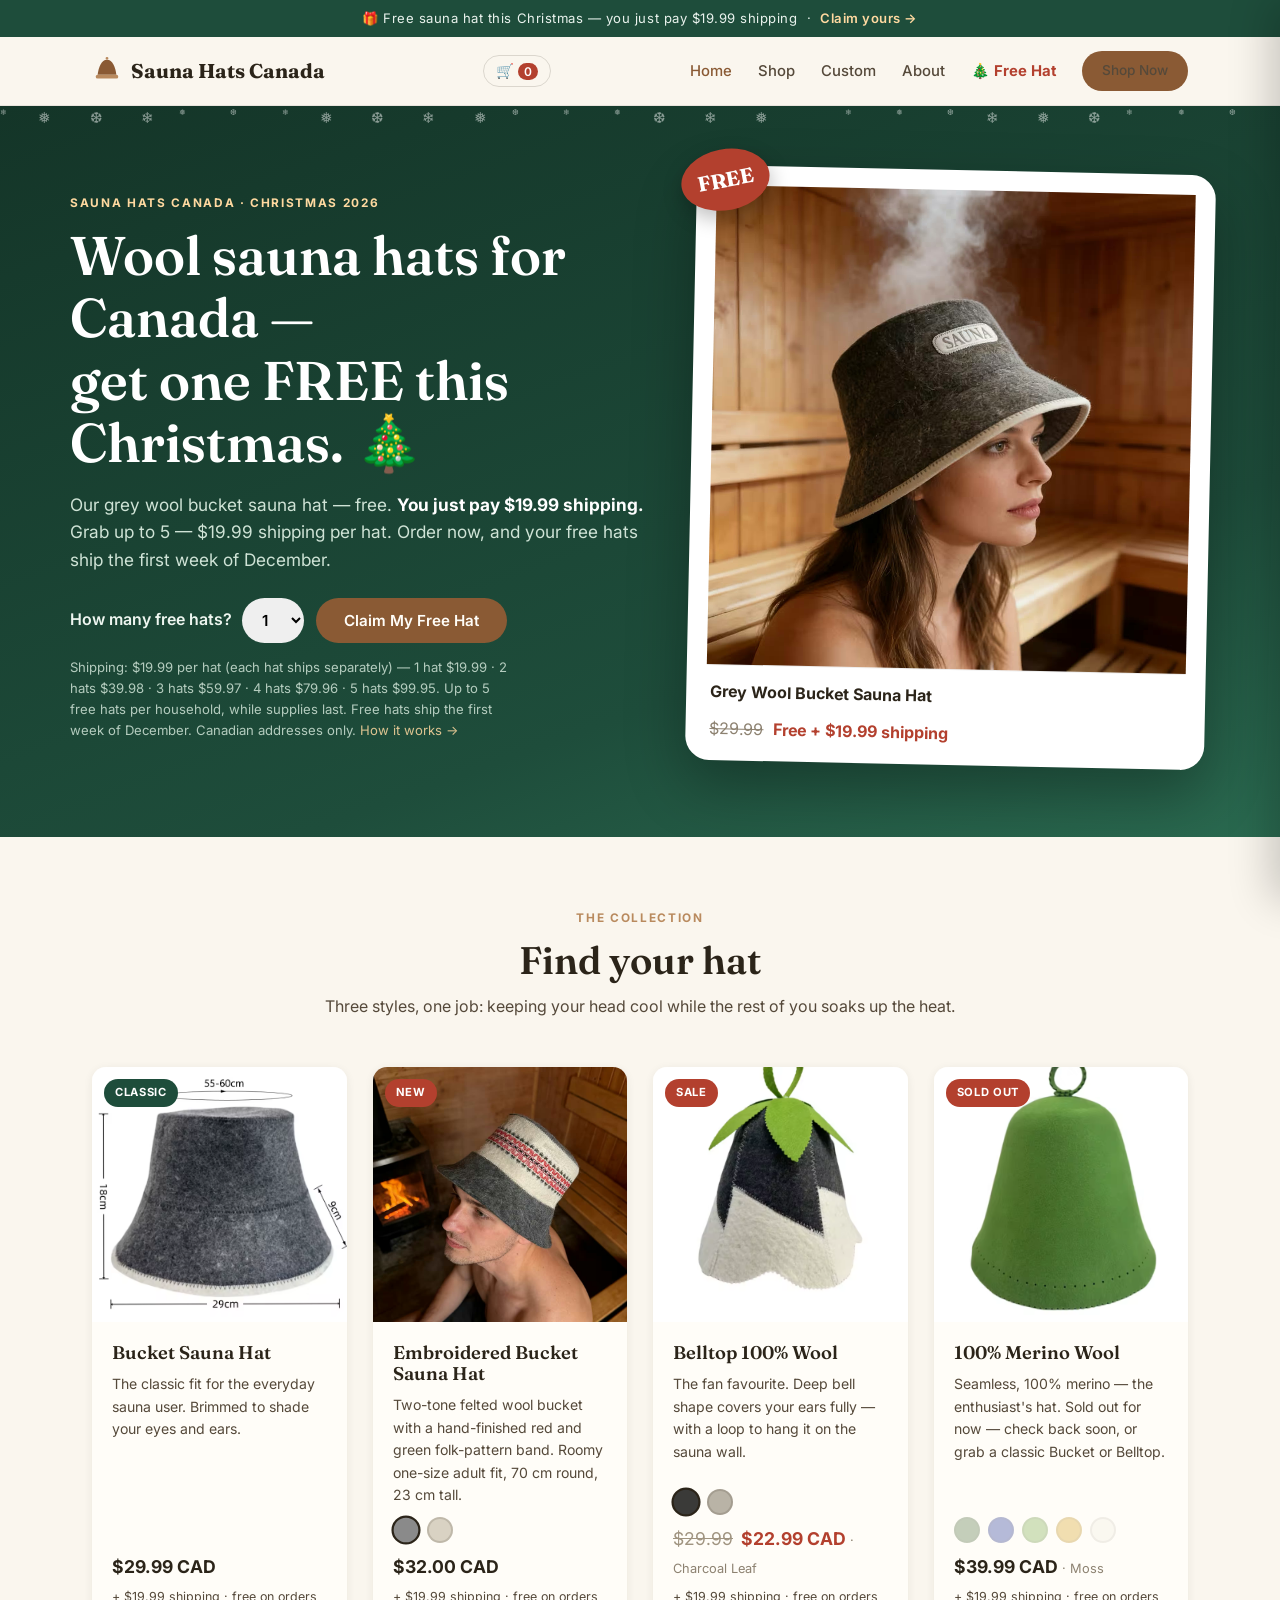
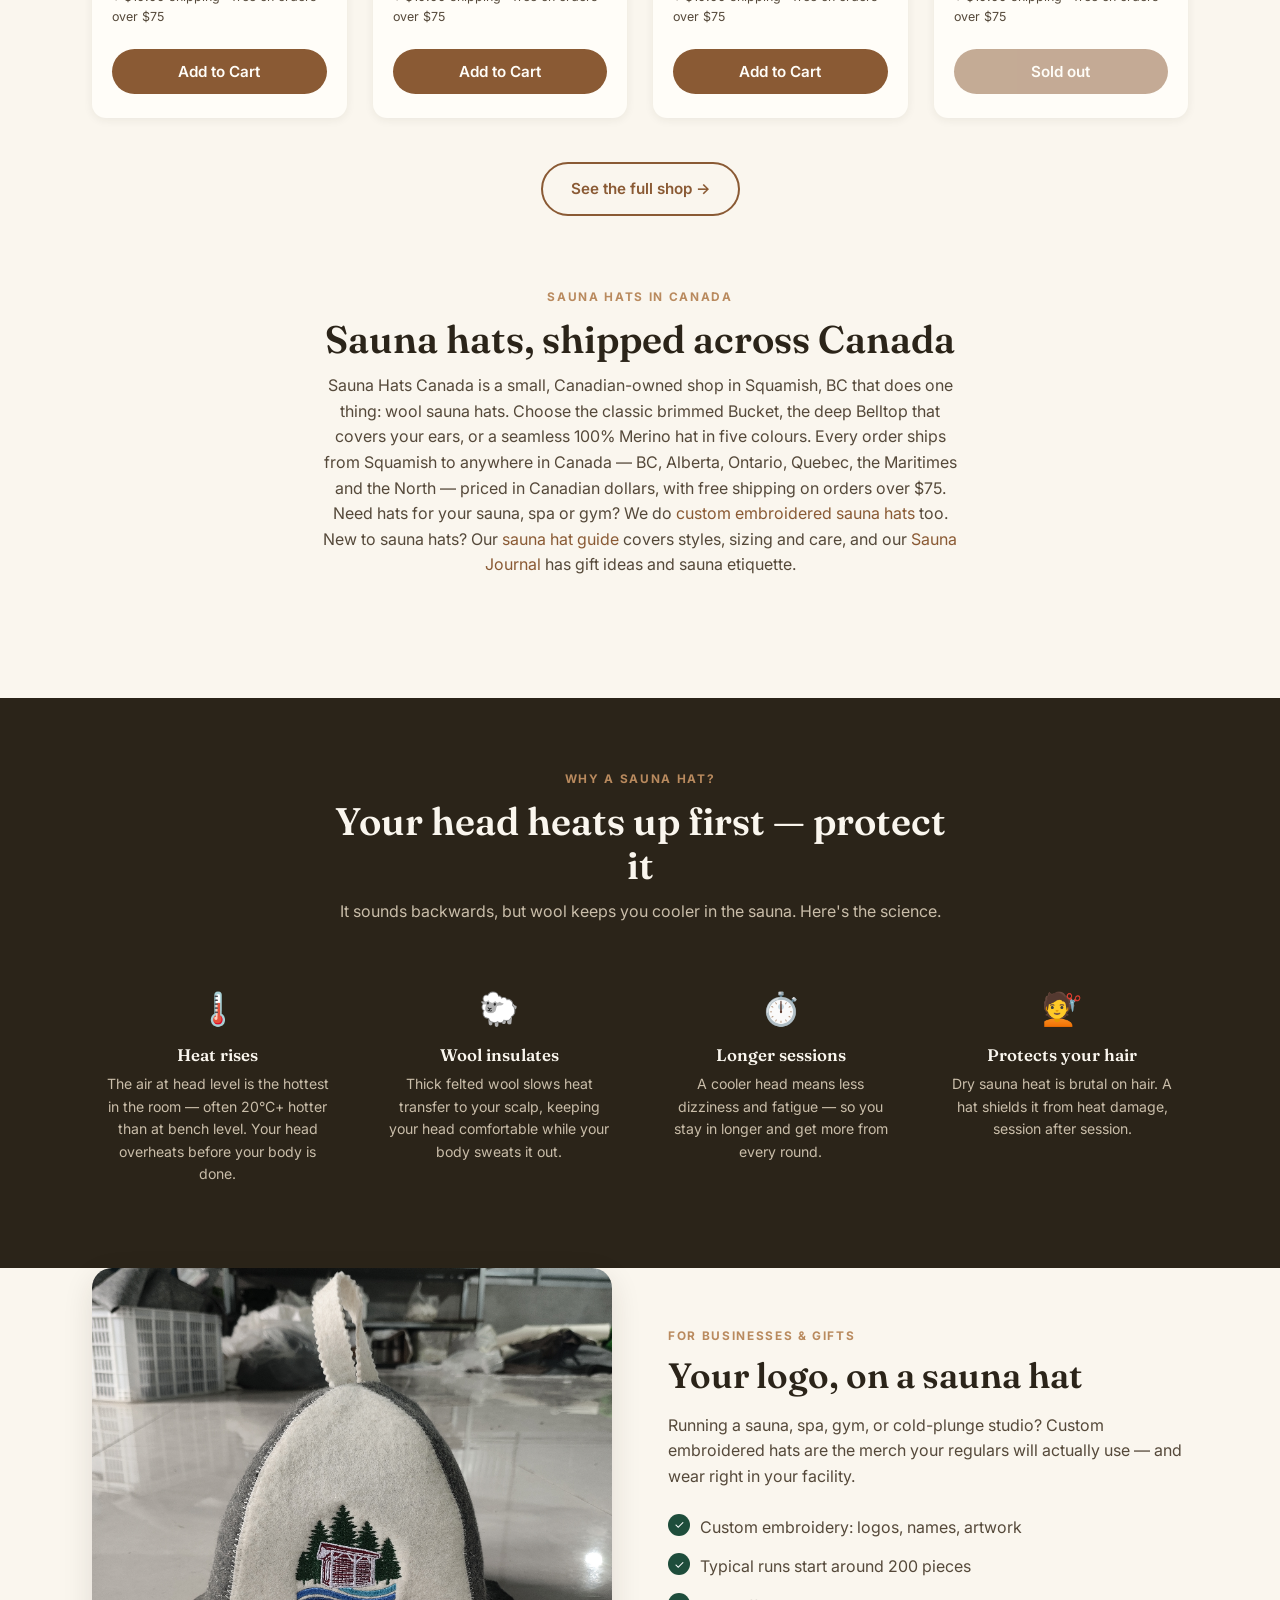
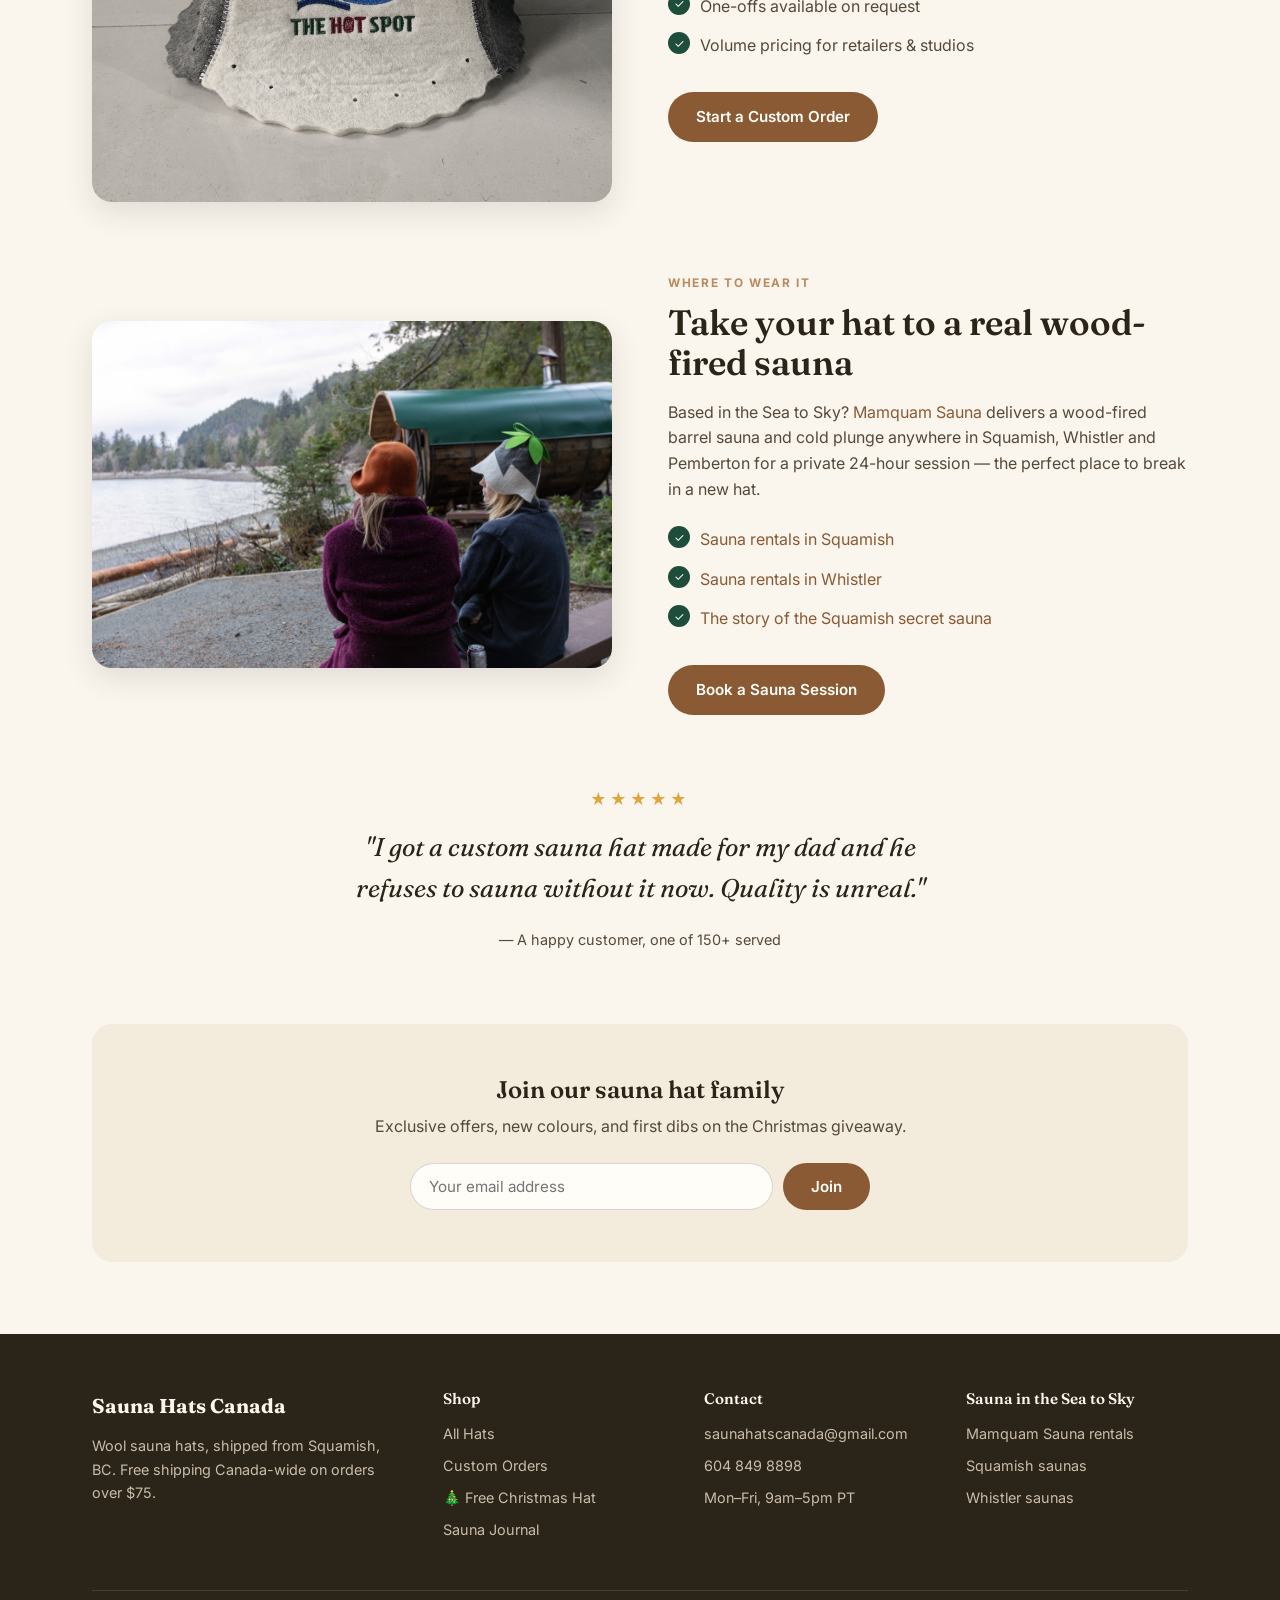
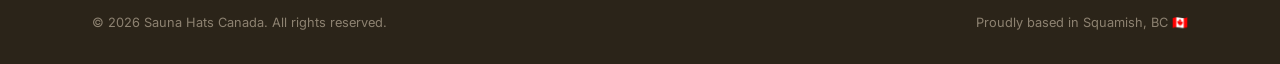
==== commit e63f1c31: "Merino fully sold out; add Embroidered Bucket hat ($32); new free-hat photo Co-Authored-By: Claude S" ====
--- a/index.html
+++ b/index.html
@@ -34,7 +34,7 @@
   "itemListElement": [
     { "@type": "Product", "position": 1, "name": "Bucket Sauna Hat", "brand": "Sauna Hats Canada", "url": "https://saunahatcanada.com/shop.html", "image": "https://saunahatcanada.com/img/bucket-sauna-hat-1.png", "description": "Classic wool bucket sauna hat, one-size adult fit.", "offers": { "@type": "Offer", "price": "29.99", "priceCurrency": "CAD", "availability": "https://schema.org/InStock" } },
     { "@type": "Product", "position": 2, "name": "Belltop 100% Wool Sauna Hat", "brand": "Sauna Hats Canada", "url": "https://saunahatcanada.com/shop.html", "image": "https://saunahatcanada.com/img/belltop-100-wool-sauna-hat-1.png", "description": "Deep bell-shaped 100% wool sauna hat with hanging loop.", "offers": { "@type": "Offer", "price": "22.99", "priceCurrency": "CAD", "availability": "https://schema.org/InStock" } },
-    { "@type": "Product", "position": 3, "name": "100% Merino Wool Sauna Hat", "brand": "Sauna Hats Canada", "url": "https://saunahatcanada.com/shop.html", "image": "https://saunahatcanada.com/img/100-merino-wool-sauna-hats-1.png", "description": "Seamless merino wool sauna hat in five colours.", "offers": { "@type": "Offer", "price": "39.99", "priceCurrency": "CAD", "availability": "https://schema.org/InStock" } }
+    { "@type": "Product", "position": 3, "name": "100% Merino Wool Sauna Hat", "brand": "Sauna Hats Canada", "url": "https://saunahatcanada.com/shop.html", "image": "https://saunahatcanada.com/img/100-merino-wool-sauna-hats-1.png", "description": "Seamless merino wool sauna hat in five colours.", "offers": { "@type": "Offer", "price": "39.99", "priceCurrency": "CAD", "availability": "https://schema.org/OutOfStock" } }
   ]
 }
 </script>
@@ -78,7 +78,7 @@
     </div>
     <div class="free-hat">
       <span class="free-tag">FREE</span>
-      <img src="img/bucket-sauna-hat-1.png" alt="Grey wool bucket sauna hat — the free Christmas hat" width="660" height="620">
+      <img src="img/free-sauna-hat.jpg" alt="Grey wool bucket sauna hat with SAUNA patch — the free Christmas hat" width="800" height="800">
       <div class="free-hat-caption"><strong>Grey Wool Bucket Sauna Hat</strong><span><s>$29.99</s> Free + $19.99 shipping</span></div>
     </div>
   </div>
@@ -100,6 +100,20 @@
           <div class="price">$29.99 CAD</div>
           <div class="ship-note">+ $19.99 shipping · free on orders over $75</div>
           <button class="btn" onclick="buy('bucket')">Add to Cart</button>
+        </div>
+      </div>
+      <div class="card" data-product="embroidered">
+        <div class="thumb"><span class="badge">New</span><img src="img/embroidered-bucket-sauna-hat-1.jpg" alt="Embroidered grey and white wool bucket sauna hat with red folk band" width="800" height="800"></div>
+        <div class="card-body">
+          <h3>Embroidered Bucket Sauna Hat</h3>
+          <p class="desc">Two-tone felted wool bucket with a hand-finished red and green folk-pattern band. Roomy one-size adult fit, 70&nbsp;cm round, 23&nbsp;cm tall.</p>
+          <div class="swatches">
+            <button class="swatch on" style="background:#8a8a8a" onclick="this.parentNode.querySelectorAll('.swatch').forEach(s=>s.classList.remove('on'));this.classList.add('on');this.closest('.card').querySelector('.thumb img').src='img/embroidered-bucket-sauna-hat-1.jpg'" aria-label="Photo 1"></button>
+            <button class="swatch" style="background:#d9d2c3" onclick="this.parentNode.querySelectorAll('.swatch').forEach(s=>s.classList.remove('on'));this.classList.add('on');this.closest('.card').querySelector('.thumb img').src='img/embroidered-bucket-sauna-hat-2.jpg'" aria-label="Photo 2"></button>
+          </div>
+          <div class="price">$32.00 CAD</div>
+          <div class="ship-note">+ $19.99 shipping · free on orders over $75</div>
+          <button class="btn" onclick="addToCart('embroidered','Embroidered')">Add to Cart</button>
         </div>
       </div>
       <div class="card" data-product="belltop">
@@ -117,20 +131,20 @@
         </div>
       </div>
       <div class="card" data-product="merino">
-        <div class="thumb"><span class="badge">Low stock</span><img src="img/100-merino-wool-sauna-hats-3.png" alt="Merino wool sauna hat in moss green"></div>
+        <div class="thumb"><span class="badge">Sold out</span><img src="img/100-merino-wool-sauna-hats-3.png" alt="Merino wool sauna hat in moss green"></div>
         <div class="card-body">
           <h3>100% Merino Wool</h3>
-          <p class="desc">Seamless, 100% merino — the enthusiast's hat. Forest, Royal Blue and Mustard are sold out — Moss and Natural White left.</p>
+          <p class="desc">Seamless, 100% merino — the enthusiast's hat. Sold out for now — check back soon, or grab a classic Bucket or Belltop.</p>
           <div class="swatches">
             <button class="swatch soldout" style="background:#5a7a4a" data-name="Forest" disabled title="Sold out" data-img="img/100-merino-wool-sauna-hats-1.png" aria-label="Forest green"></button>
             <button class="swatch soldout" style="background:#2e3f9e" data-name="Royal Blue" disabled title="Sold out" data-img="img/100-merino-wool-sauna-hats-2.png" aria-label="Royal blue"></button>
-            <button class="swatch on" style="background:#7fae52" data-name="Moss" data-img="img/100-merino-wool-sauna-hats-3.png" aria-label="Moss green"></button>
+            <button class="swatch soldout" style="background:#7fae52" data-name="Moss" data-img="img/100-merino-wool-sauna-hats-3.png" aria-label="Moss green"></button>
             <button class="swatch soldout" style="background:#d8a62e" data-name="Mustard" disabled title="Sold out" data-img="img/100-merino-wool-sauna-hats-4.png" aria-label="Mustard yellow"></button>
-            <button class="swatch" style="background:#f3efe4" data-name="Natural White" data-img="img/100-merino-wool-sauna-hats-5.png" aria-label="Natural white"></button>
+            <button class="swatch soldout" style="background:#f3efe4" data-name="Natural White" disabled title="Sold out" data-img="img/100-merino-wool-sauna-hats-5.png" aria-label="Natural white"></button>
           </div>
           <div class="price">$39.99 CAD <span style="font-size:.8rem;color:#8d8271;font-weight:400">· <span data-color-for="merino">Moss</span></span></div>
           <div class="ship-note">+ $19.99 shipping · free on orders over $75</div>
-          <button class="btn" onclick="buy('merino')">Add to Cart</button>
+          <button class="btn" disabled style="opacity:.5;cursor:not-allowed">Sold out</button>
         </div>
       </div>
     </div>
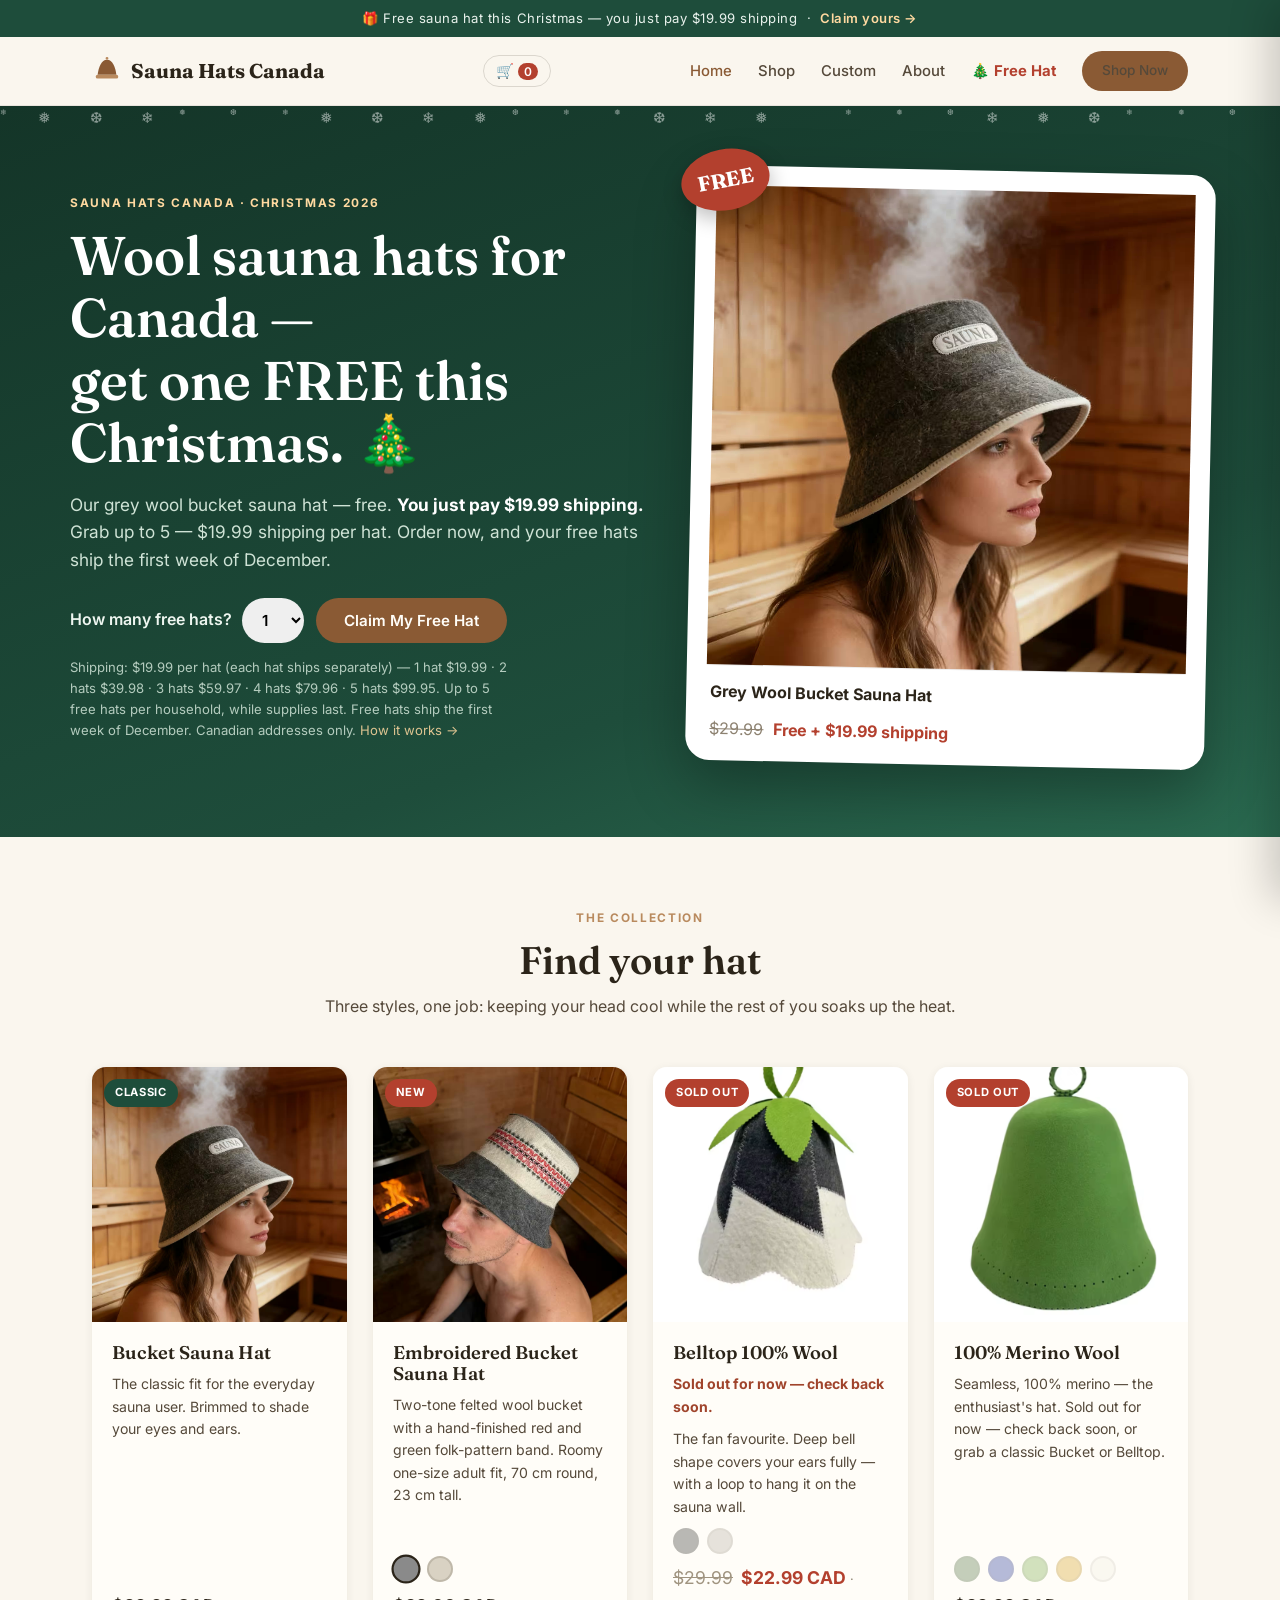
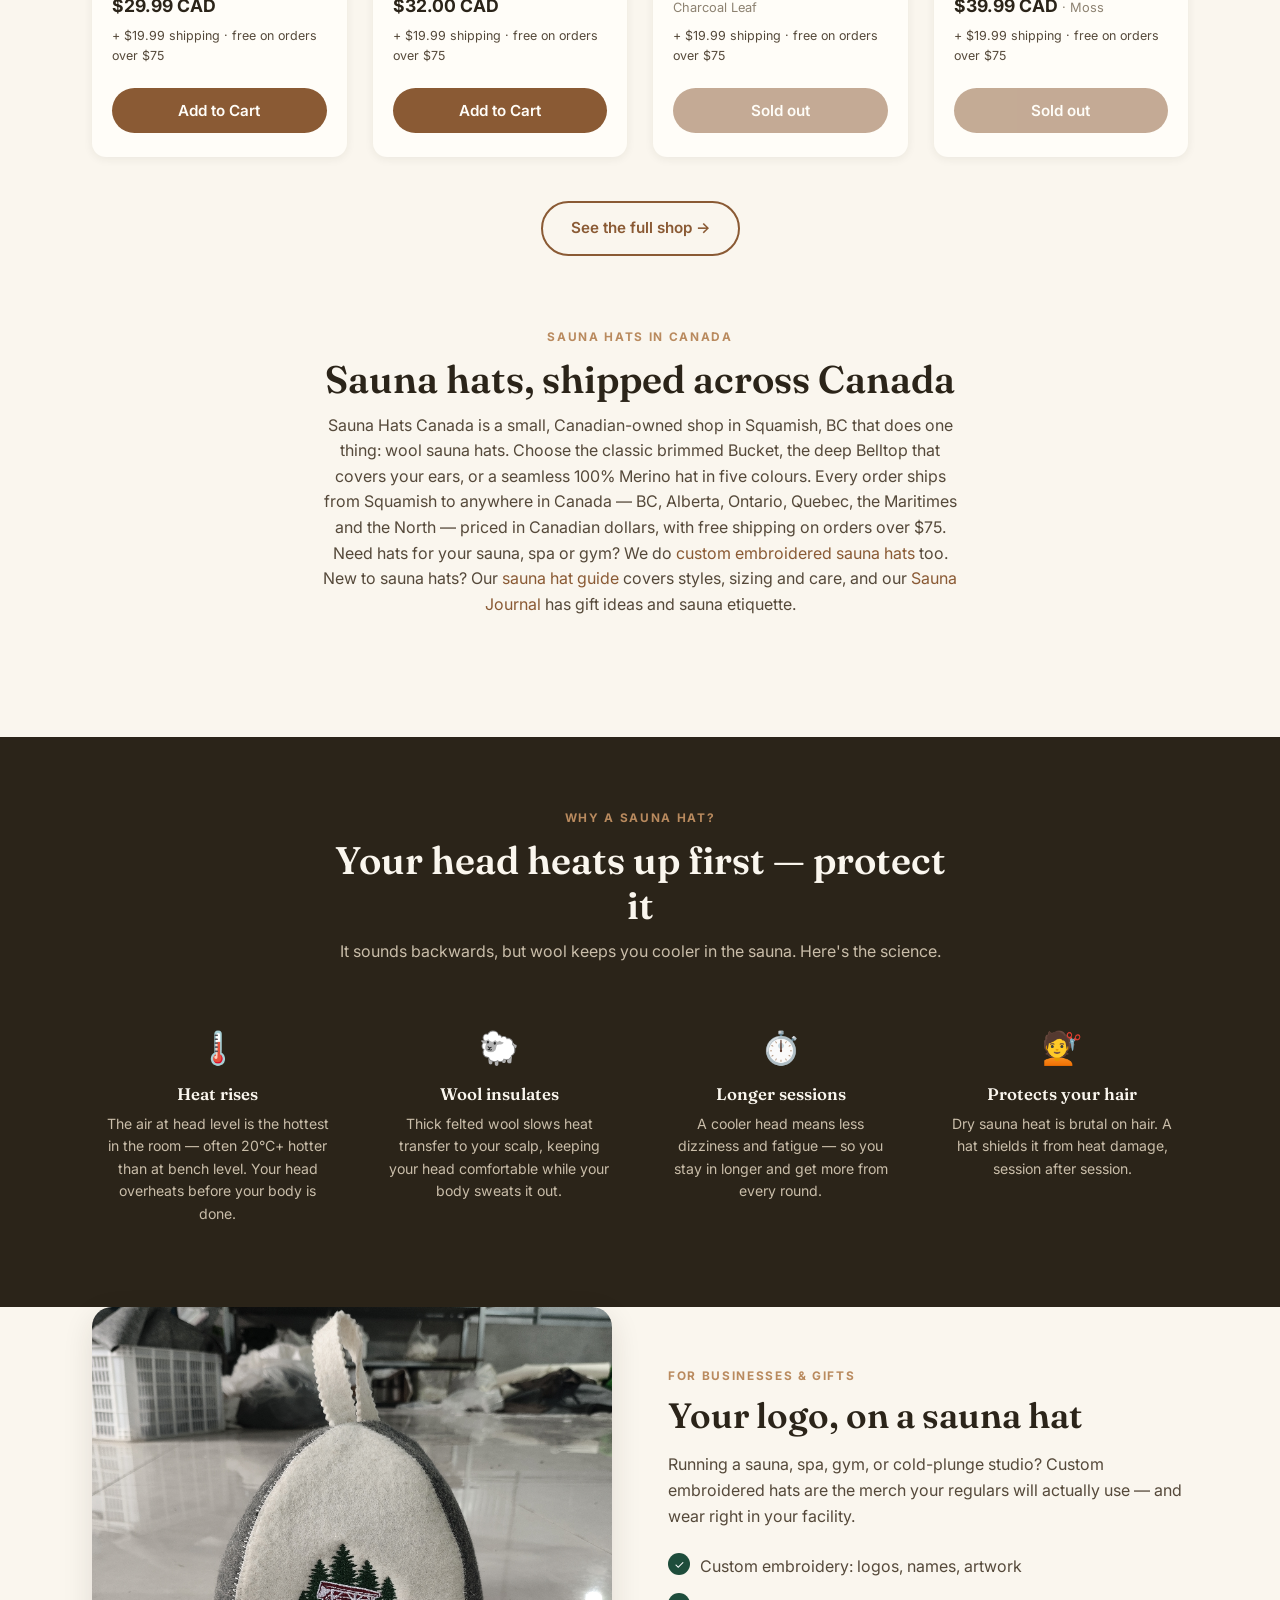
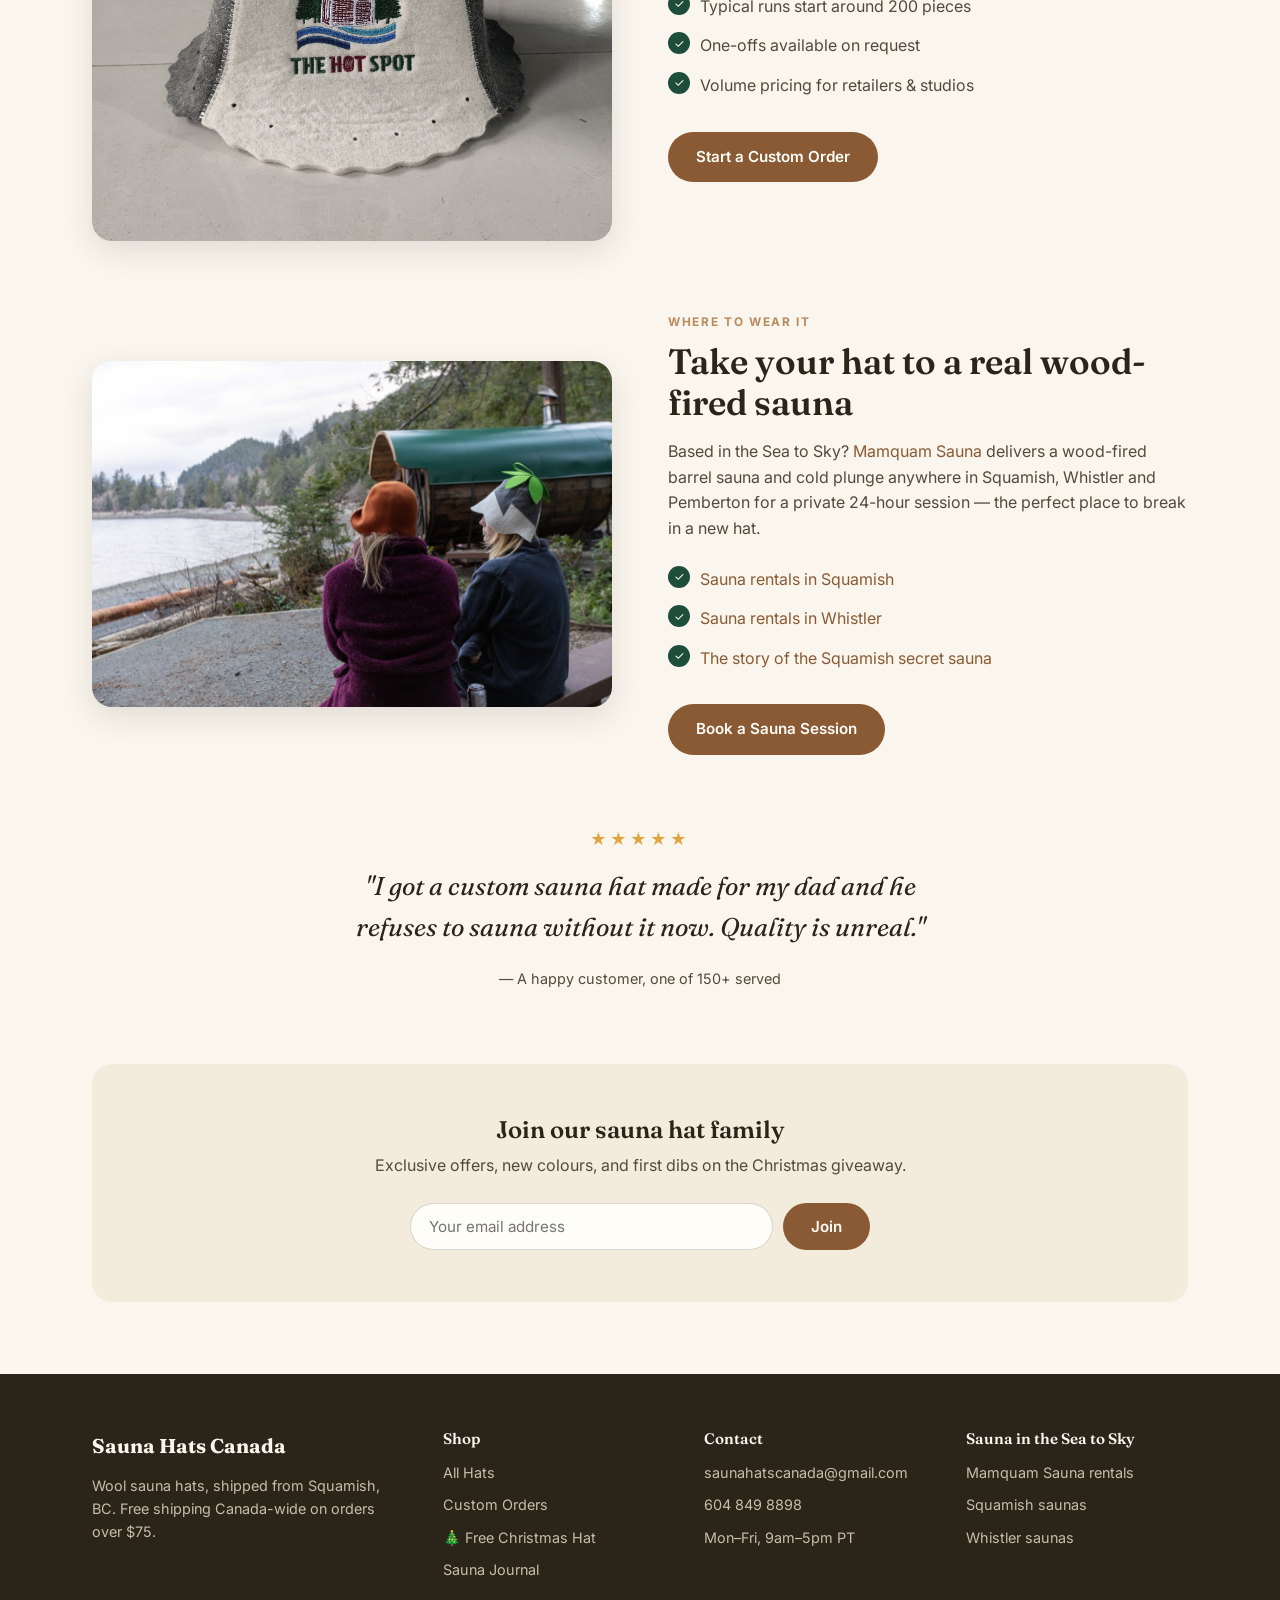
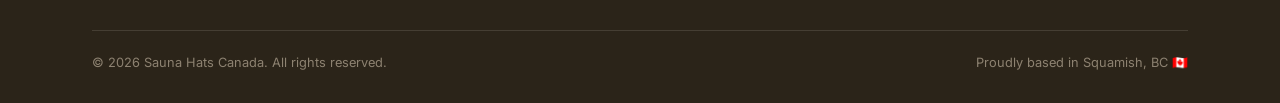
==== commit f76ce7df: "Belltop sold out; bucket hat uses SAUNA-patch photo Co-Authored-By: Claude Sonnet 5.5 <noreply@anthr" ====
--- a/index.html
+++ b/index.html
@@ -9,7 +9,7 @@
 <link rel="icon" href="favicon.svg" type="image/svg+xml">
 <meta property="og:title" content="Sauna Hats Canada — Wool Sauna Hats, Shipped Canada-Wide">
 <meta property="og:description" content="Wool and merino sauna hats shipped across Canada from Squamish, BC — plus a free grey wool sauna hat this Christmas.">
-<meta property="og:image" content="https://saunahatcanada.com/img/bucket-sauna-hat-1.png">
+<meta property="og:image" content="https://saunahatcanada.com/img/free-sauna-hat.jpg">
 <meta property="og:url" content="https://saunahatcanada.com/">
 <link rel="preconnect" href="https://fonts.googleapis.com">
 <link rel="preconnect" href="https://fonts.gstatic.com" crossorigin>
@@ -32,8 +32,8 @@
   "@context": "https://schema.org",
   "@type": "ItemList",
   "itemListElement": [
-    { "@type": "Product", "position": 1, "name": "Bucket Sauna Hat", "brand": "Sauna Hats Canada", "url": "https://saunahatcanada.com/shop.html", "image": "https://saunahatcanada.com/img/bucket-sauna-hat-1.png", "description": "Classic wool bucket sauna hat, one-size adult fit.", "offers": { "@type": "Offer", "price": "29.99", "priceCurrency": "CAD", "availability": "https://schema.org/InStock" } },
-    { "@type": "Product", "position": 2, "name": "Belltop 100% Wool Sauna Hat", "brand": "Sauna Hats Canada", "url": "https://saunahatcanada.com/shop.html", "image": "https://saunahatcanada.com/img/belltop-100-wool-sauna-hat-1.png", "description": "Deep bell-shaped 100% wool sauna hat with hanging loop.", "offers": { "@type": "Offer", "price": "22.99", "priceCurrency": "CAD", "availability": "https://schema.org/InStock" } },
+    { "@type": "Product", "position": 1, "name": "Bucket Sauna Hat", "brand": "Sauna Hats Canada", "url": "https://saunahatcanada.com/shop.html", "image": "https://saunahatcanada.com/img/free-sauna-hat.jpg", "description": "Classic wool bucket sauna hat, one-size adult fit.", "offers": { "@type": "Offer", "price": "29.99", "priceCurrency": "CAD", "availability": "https://schema.org/InStock" } },
+    { "@type": "Product", "position": 2, "name": "Belltop 100% Wool Sauna Hat", "brand": "Sauna Hats Canada", "url": "https://saunahatcanada.com/shop.html", "image": "https://saunahatcanada.com/img/belltop-100-wool-sauna-hat-1.png", "description": "Deep bell-shaped 100% wool sauna hat with hanging loop.", "offers": { "@type": "Offer", "price": "22.99", "priceCurrency": "CAD", "availability": "https://schema.org/OutOfStock" } },
     { "@type": "Product", "position": 3, "name": "100% Merino Wool Sauna Hat", "brand": "Sauna Hats Canada", "url": "https://saunahatcanada.com/shop.html", "image": "https://saunahatcanada.com/img/100-merino-wool-sauna-hats-1.png", "description": "Seamless merino wool sauna hat in five colours.", "offers": { "@type": "Offer", "price": "39.99", "priceCurrency": "CAD", "availability": "https://schema.org/OutOfStock" } }
   ]
 }
@@ -93,7 +93,7 @@
     </div>
     <div class="grid">
       <div class="card" data-product="bucket">
-        <div class="thumb"><span class="badge best">Classic</span><img src="img/bucket-sauna-hat-1.png" alt="Grey wool bucket sauna hat"></div>
+        <div class="thumb"><span class="badge best">Classic</span><img src="img/free-sauna-hat.jpg" alt="Grey wool bucket sauna hat with SAUNA patch"></div>
         <div class="card-body">
           <h3>Bucket Sauna Hat</h3>
           <p class="desc">The classic fit for the everyday sauna user. Brimmed to shade your eyes and ears.</p>
@@ -117,17 +117,18 @@
         </div>
       </div>
       <div class="card" data-product="belltop">
-        <div class="thumb"><span class="badge">Sale</span><img src="img/belltop-100-wool-sauna-hat-1.png" alt="Two-tone wool belltop sauna hat with leaf detail"></div>
+        <div class="thumb"><span class="badge">Sold out</span><img src="img/belltop-100-wool-sauna-hat-1.png" alt="Two-tone wool belltop sauna hat with leaf detail"></div>
         <div class="card-body">
           <h3>Belltop 100% Wool</h3>
+          <p class="desc" style="color:#a0442c"><b>Sold out for now — check back soon.</b></p>
           <p class="desc">The fan favourite. Deep bell shape covers your ears fully — with a loop to hang it on the sauna wall.</p>
           <div class="swatches">
-            <button class="swatch on" style="background:#3a3a38" data-name="Charcoal Leaf" data-img="img/belltop-100-wool-sauna-hat-1.png" aria-label="Charcoal with leaf"></button>
-            <button class="swatch" style="background:#b9b3a6" data-name="Stone" data-img="img/belltop-100-wool-sauna-hat-2.png" aria-label="Stone two-tone"></button>
+            <button class="swatch soldout" disabled title="Sold out" style="background:#3a3a38" data-name="Charcoal Leaf" data-img="img/belltop-100-wool-sauna-hat-1.png" aria-label="Charcoal with leaf"></button>
+            <button class="swatch soldout" disabled title="Sold out" style="background:#b9b3a6" data-name="Stone" data-img="img/belltop-100-wool-sauna-hat-2.png" aria-label="Stone two-tone"></button>
           </div>
           <div class="price"><s>$29.99</s><span class="sale">$22.99 CAD</span> <span style="font-size:.8rem;color:#8d8271;font-weight:400">· <span data-color-for="belltop">Charcoal Leaf</span></span></div>
           <div class="ship-note">+ $19.99 shipping · free on orders over $75</div>
-          <button class="btn" onclick="buy('belltop')">Add to Cart</button>
+          <button class="btn" disabled style="opacity:.5;cursor:not-allowed">Sold out</button>
         </div>
       </div>
       <div class="card" data-product="merino">
@@ -138,7 +139,7 @@
           <div class="swatches">
             <button class="swatch soldout" style="background:#5a7a4a" data-name="Forest" disabled title="Sold out" data-img="img/100-merino-wool-sauna-hats-1.png" aria-label="Forest green"></button>
             <button class="swatch soldout" style="background:#2e3f9e" data-name="Royal Blue" disabled title="Sold out" data-img="img/100-merino-wool-sauna-hats-2.png" aria-label="Royal blue"></button>
-            <button class="swatch soldout" style="background:#7fae52" data-name="Moss" data-img="img/100-merino-wool-sauna-hats-3.png" aria-label="Moss green"></button>
+            <button class="swatch soldout" style="background:#7fae52" data-name="Moss" disabled title="Sold out" data-img="img/100-merino-wool-sauna-hats-3.png" aria-label="Moss green"></button>
             <button class="swatch soldout" style="background:#d8a62e" data-name="Mustard" disabled title="Sold out" data-img="img/100-merino-wool-sauna-hats-4.png" aria-label="Mustard yellow"></button>
             <button class="swatch soldout" style="background:#f3efe4" data-name="Natural White" disabled title="Sold out" data-img="img/100-merino-wool-sauna-hats-5.png" aria-label="Natural white"></button>
           </div>
